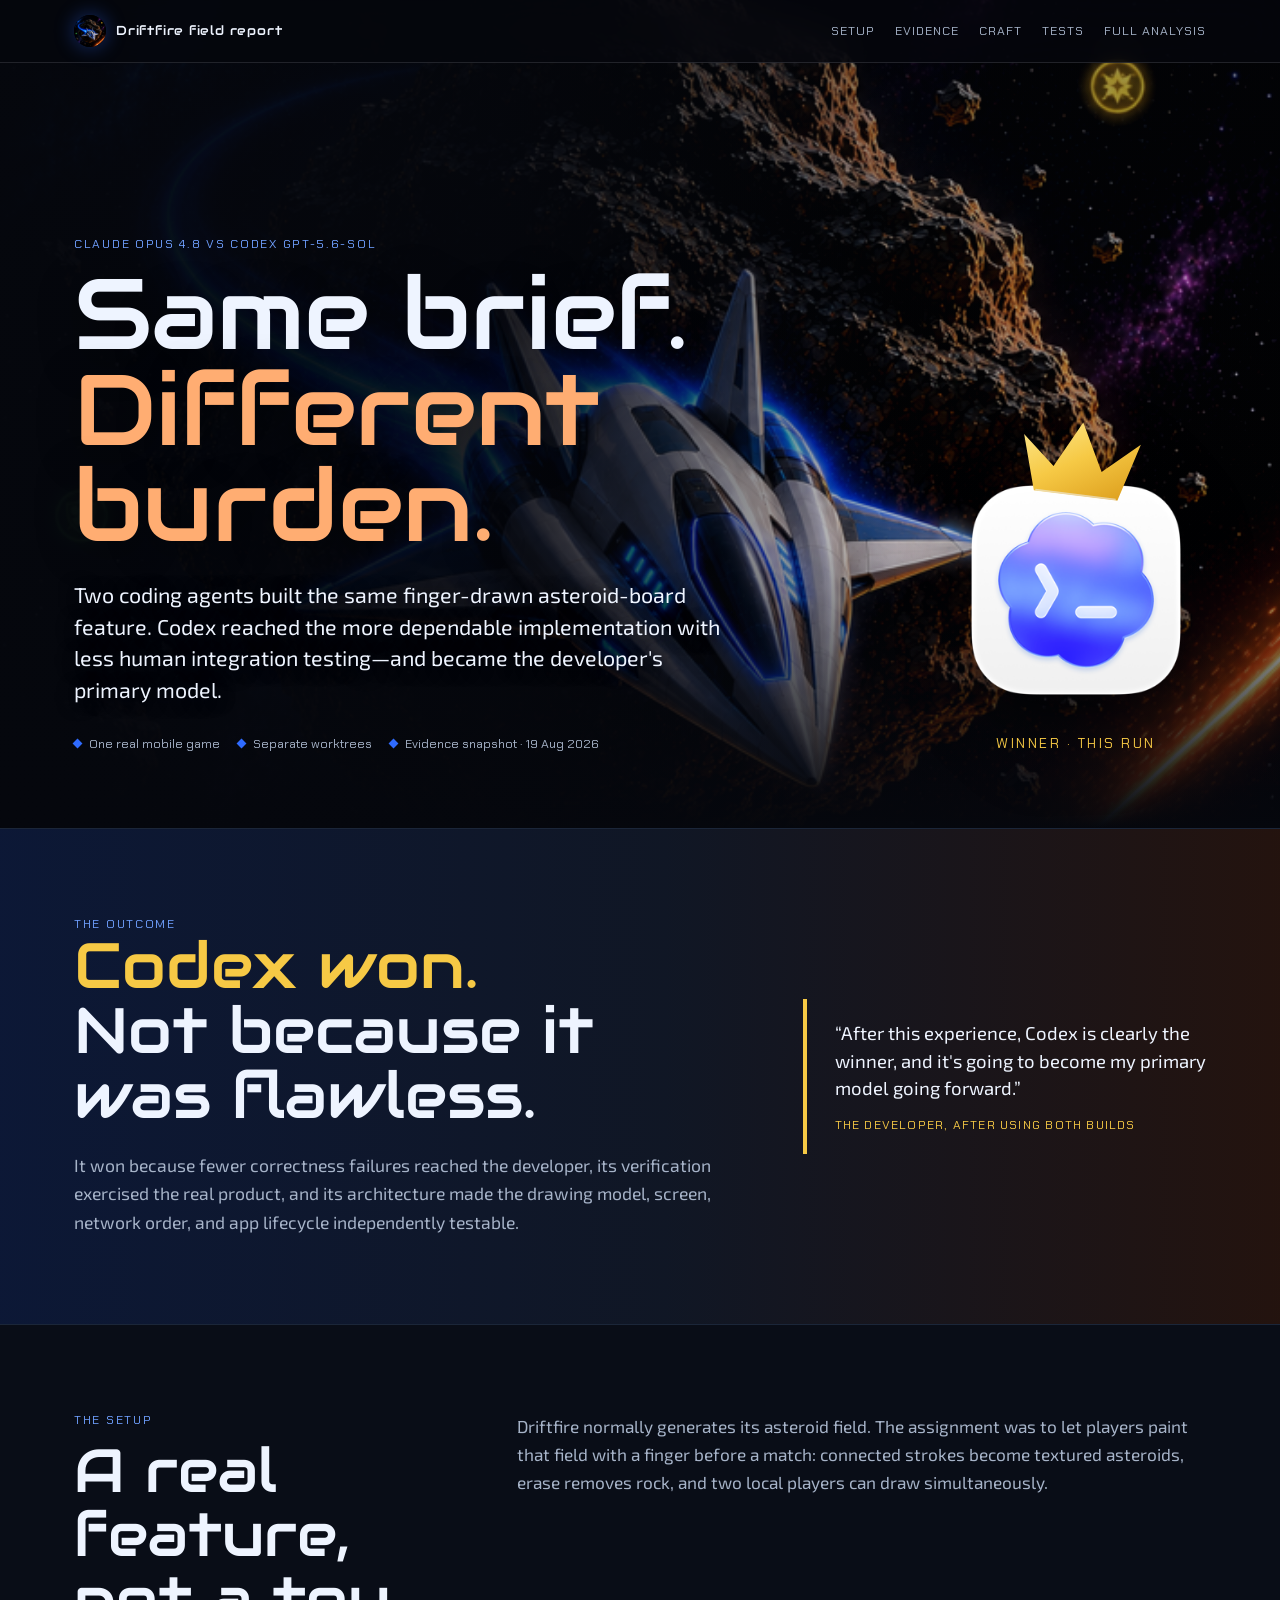
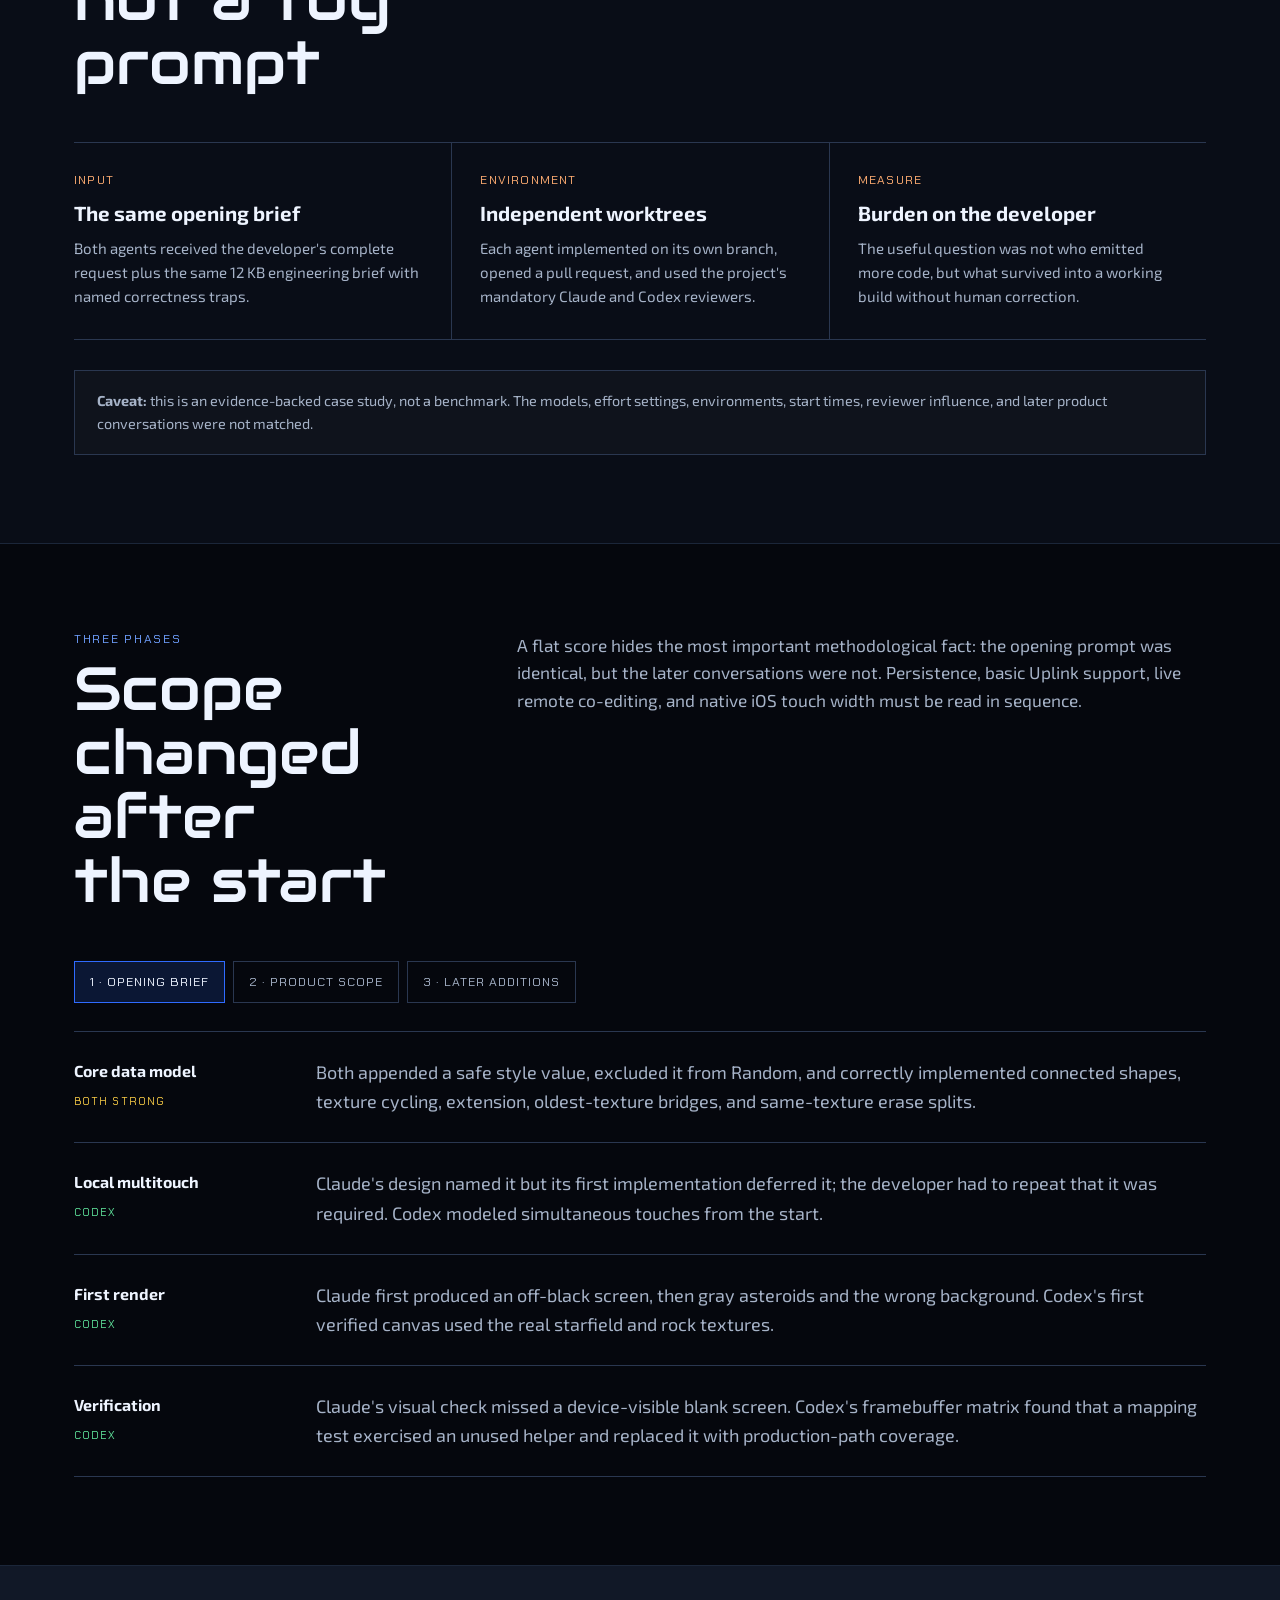
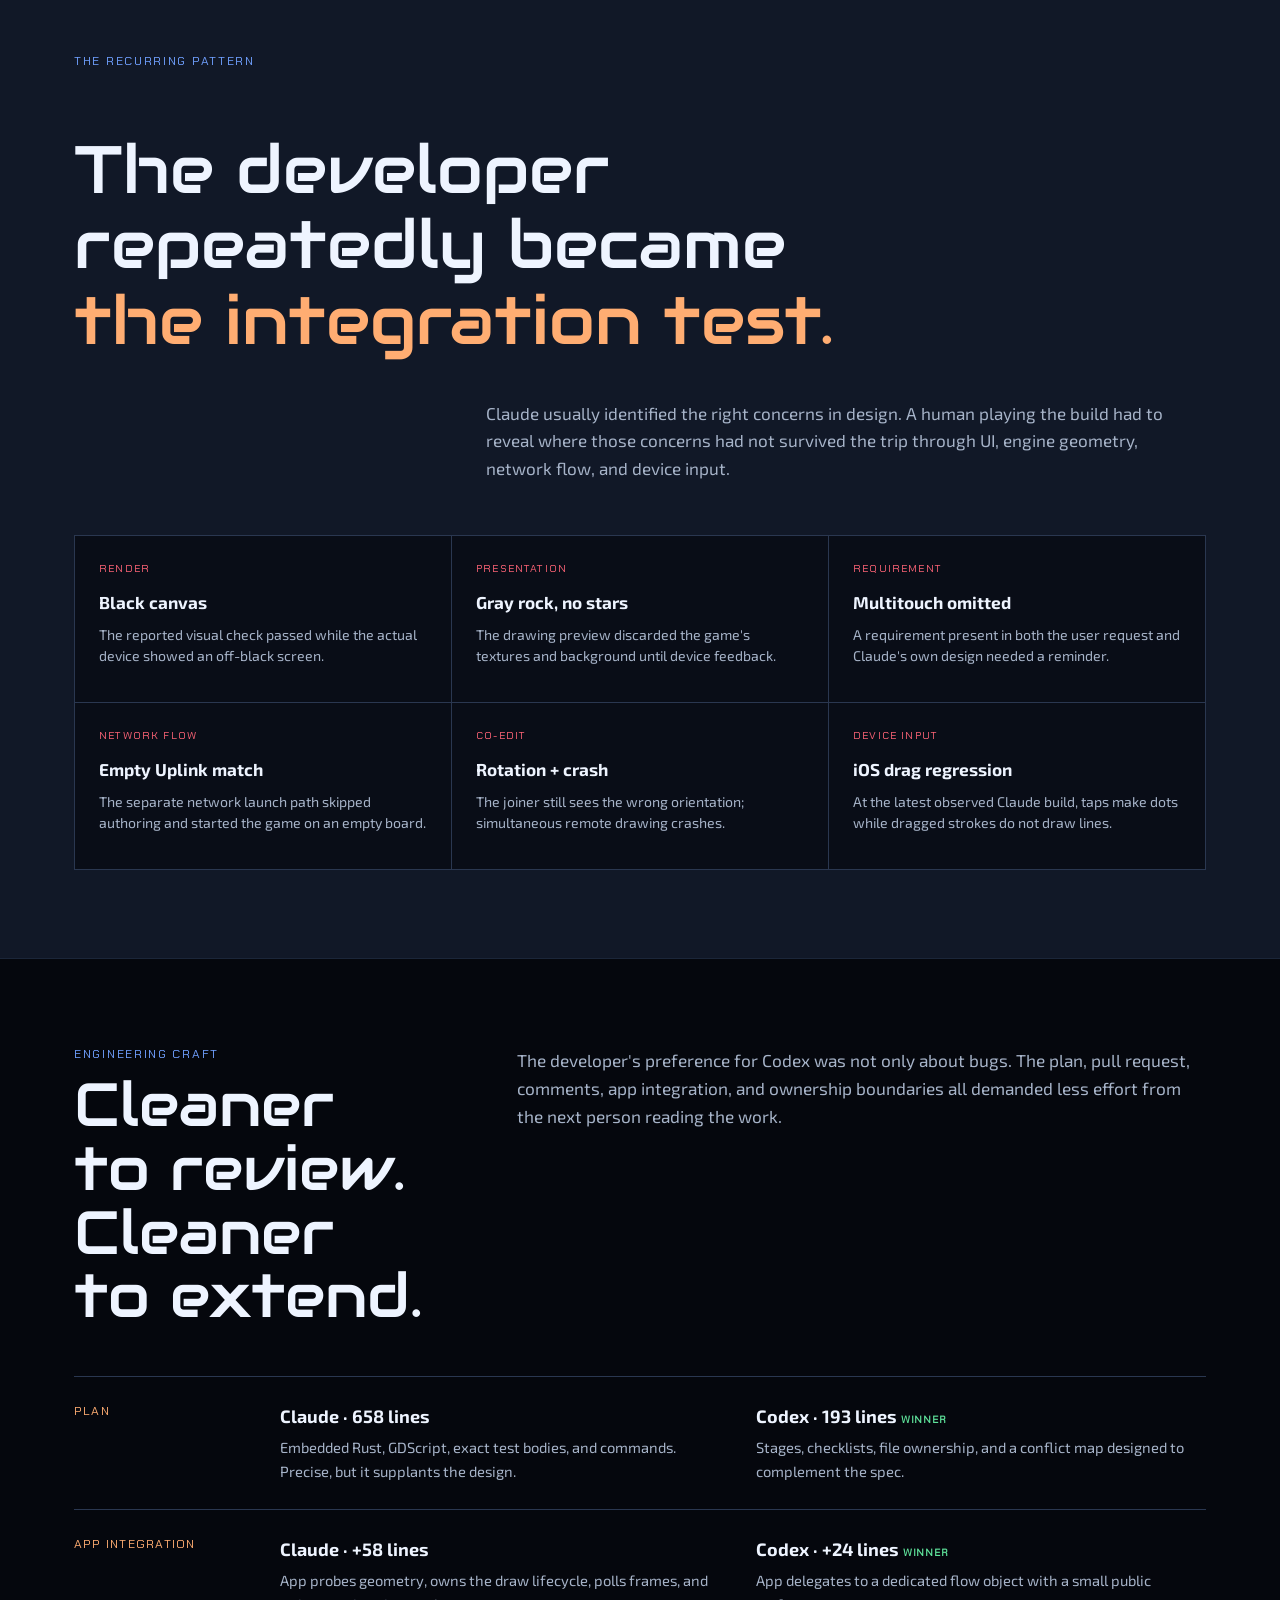
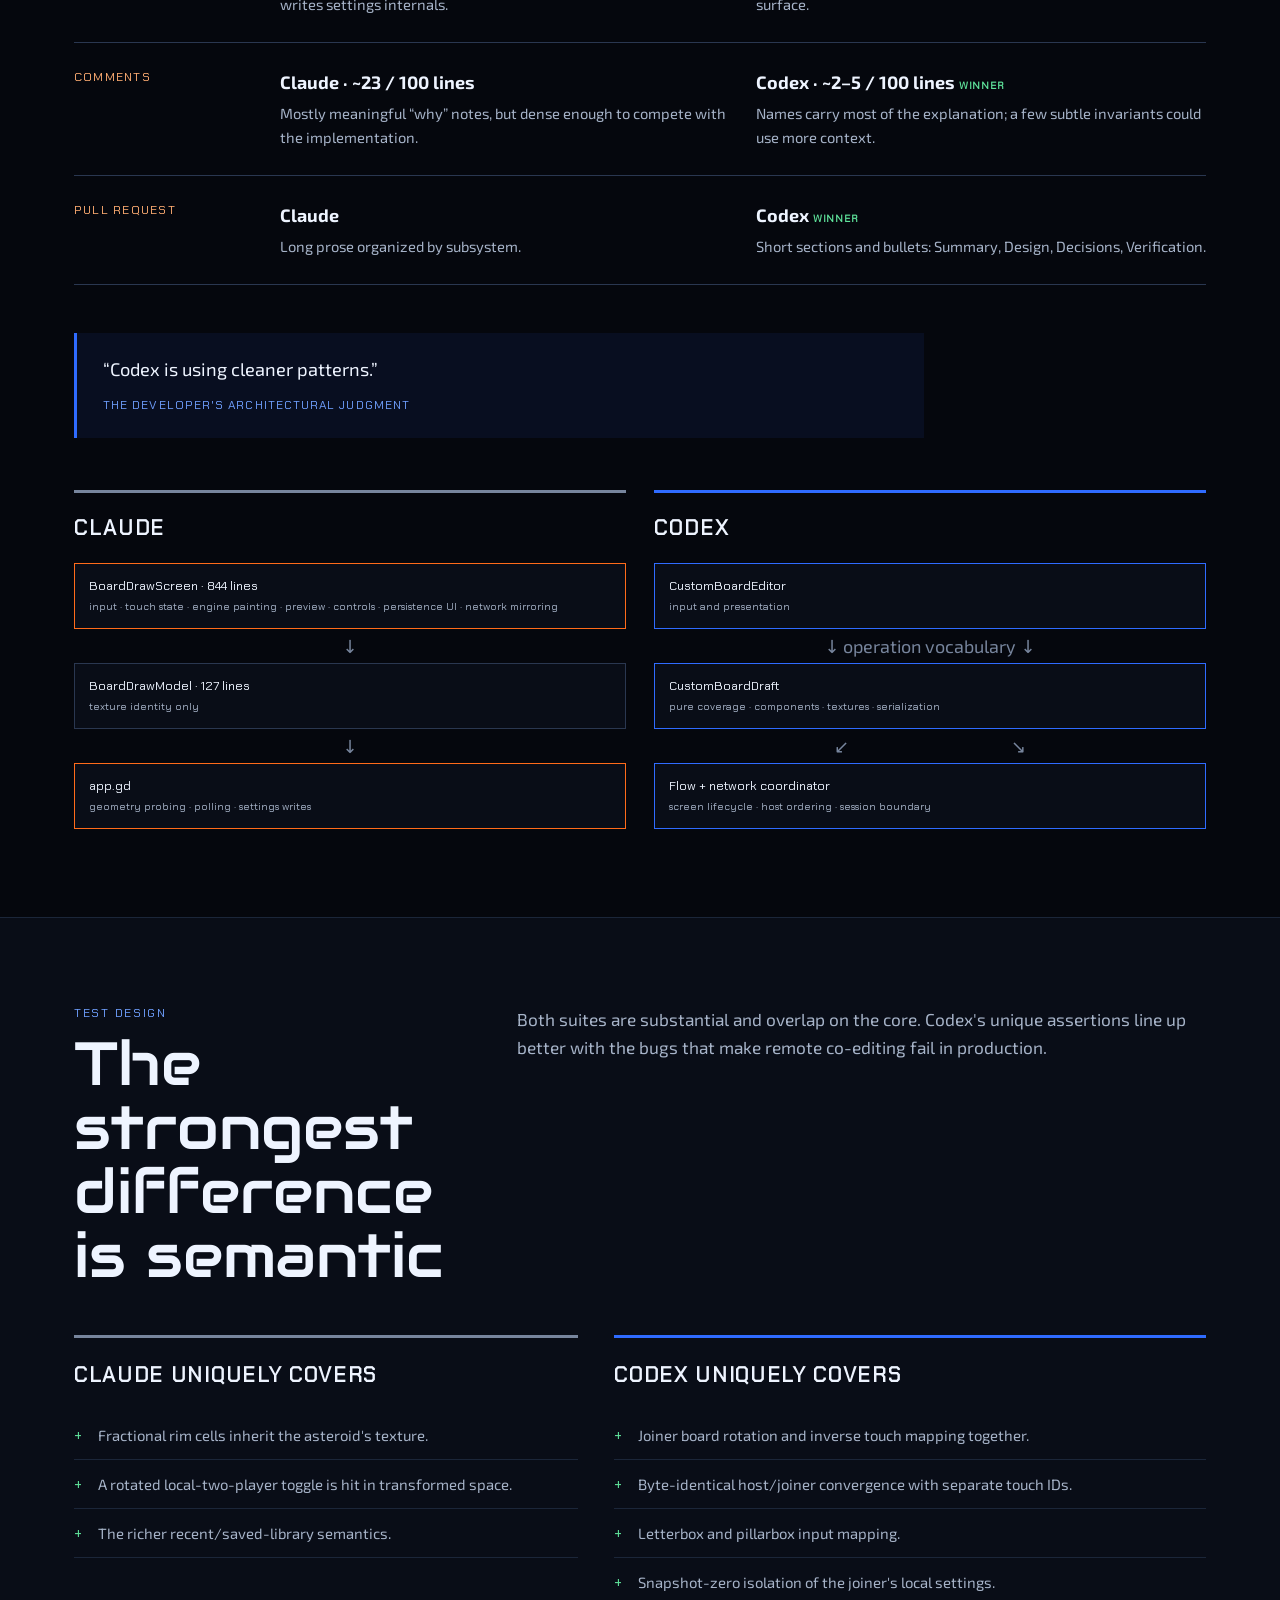
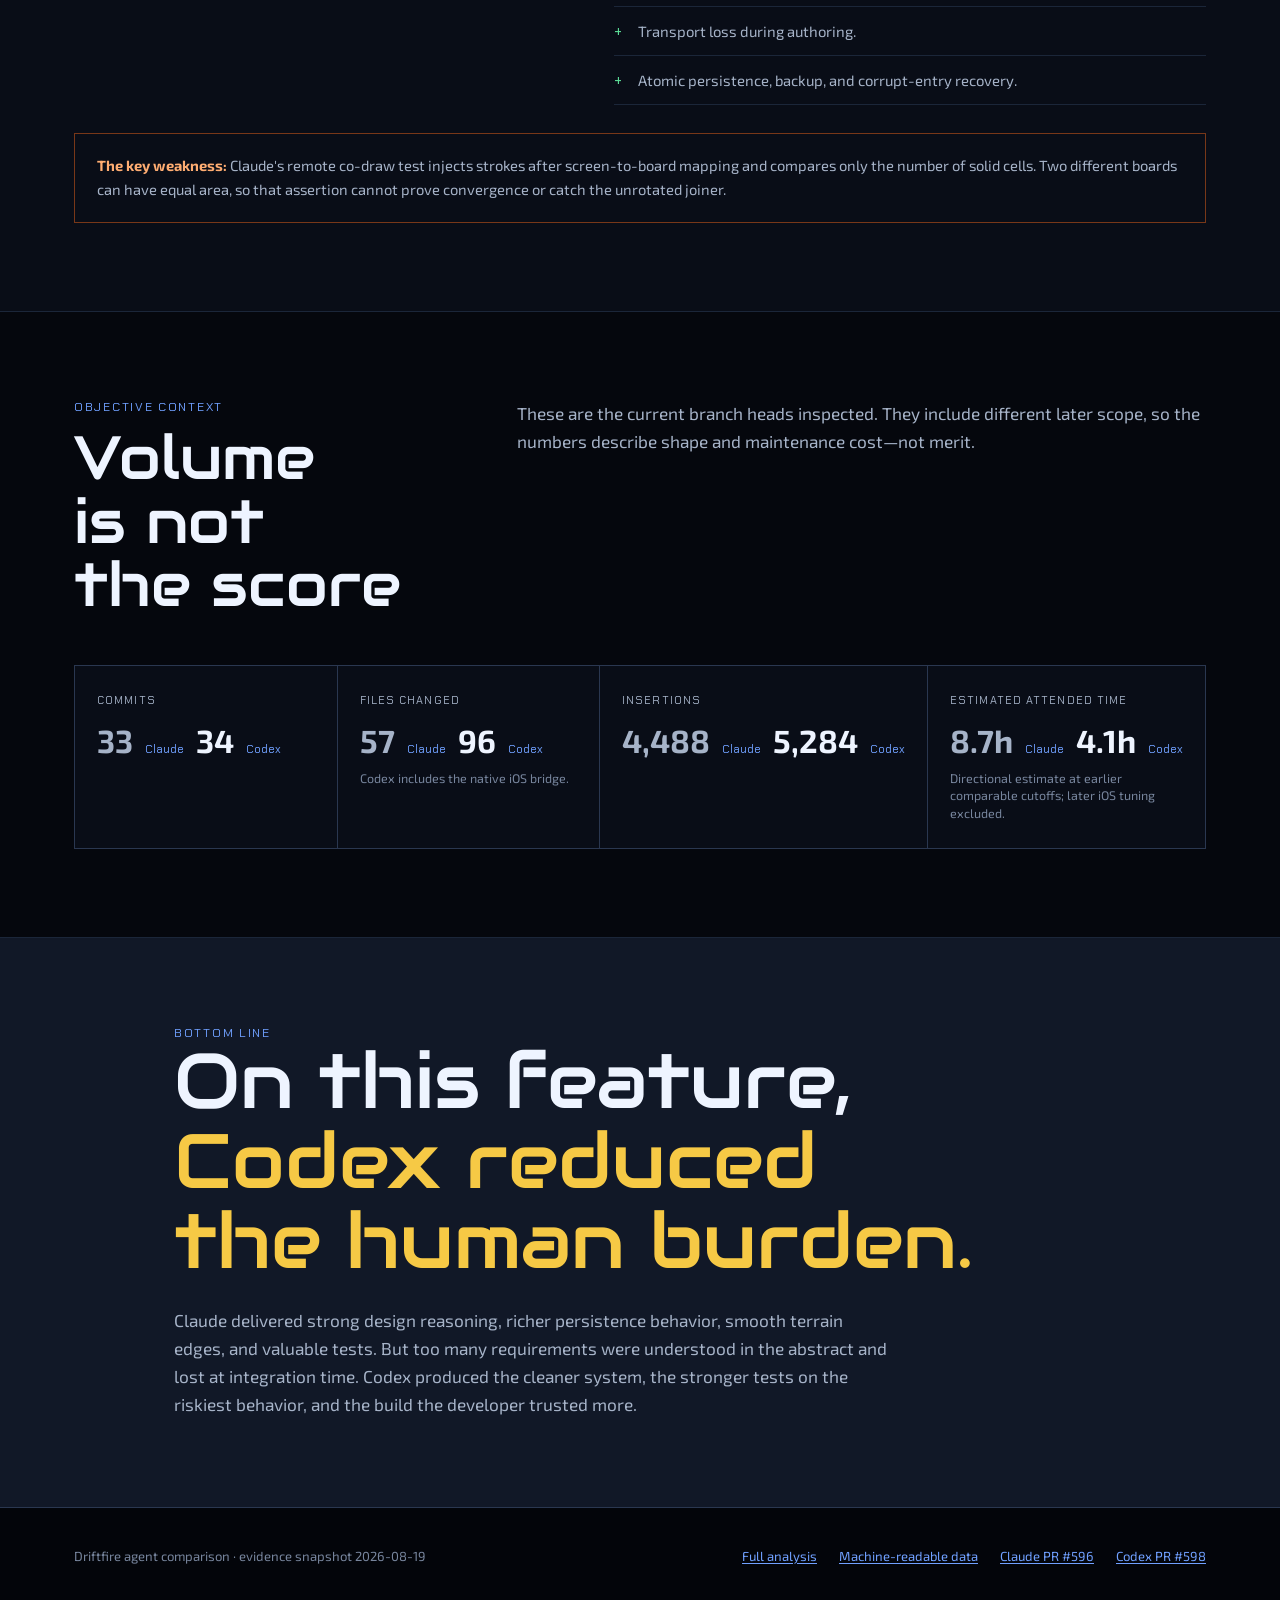
==== comparisons/custom-boards/index.html @ 096d5f37 "Add custom boards agent comparison" ====
<!doctype html>
<html lang="en">
<head>
  <meta charset="utf-8">
  <meta name="viewport" content="width=device-width, initial-scale=1">
  <meta name="description" content="An evidence-led comparison of Claude Opus 4.8 and Codex gpt-5.6-sol implementing custom-drawn asteroid boards in Driftfire.">
  <link rel="canonical" href="https://driftfire.app/comparisons/custom-boards/">
  <meta property="og:type" content="article">
  <meta property="og:title" content="Same brief, different burden — Claude vs Codex">
  <meta property="og:description" content="Two coding agents built the same Driftfire feature. Codex reached the more dependable implementation with less human integration testing.">
  <meta property="og:url" content="https://driftfire.app/comparisons/custom-boards/">
  <meta property="og:image" content="https://driftfire.app/comparisons/custom-boards/assets/driftfire-key-art.png">
  <meta name="twitter:card" content="summary_large_image">
  <title>Same brief, different burden — Claude vs Codex</title>
  <style>
    @font-face {
      font-family: "Audiowide";
      src: url("assets/Audiowide-Regular.ttf") format("truetype");
      font-display: swap;
    }
    @font-face {
      font-family: "Exo 2";
      src: url("assets/Exo2.ttf") format("truetype");
      font-display: swap;
    }
    @font-face {
      font-family: "Chakra Petch";
      src: url("assets/ChakraPetch-Regular.ttf") format("truetype");
      font-display: swap;
    }

    :root {
      color-scheme: dark;
      --void: #05070d;
      --void-soft: #090d17;
      --hull: #111827;
      --hull-2: #182235;
      --line: #2a3750;
      --line-soft: #1b2639;
      --white: #eef4ff;
      --muted: #a6b3c8;
      --dim: #77859d;
      --ion: #2f6bff;
      --ion-soft: #70a0ff;
      --burn: #ff6b1a;
      --burn-soft: #ffad72;
      --gold: #f6c945;
      --green: #5fe39b;
      --red: #ff6477;
      --shadow: rgba(0, 0, 0, 0.45);
      --display: "Audiowide", "Arial Black", sans-serif;
      --body: "Exo 2", system-ui, sans-serif;
      --utility: "Chakra Petch", ui-monospace, monospace;
      --content: 1180px;
      --reading: 720px;
    }

    * { box-sizing: border-box; }
    html { scroll-behavior: smooth; background: var(--void); }
    body {
      margin: 0;
      background: var(--void);
      color: var(--white);
      font-family: var(--body);
      font-size: 18px;
      line-height: 1.62;
    }
    img { display: block; max-width: 100%; }
    a { color: var(--ion-soft); text-underline-offset: 0.18em; }
    a:hover { color: var(--white); }
    a:focus-visible, button:focus-visible {
      outline: 3px solid var(--gold);
      outline-offset: 4px;
    }
    h1, h2, h3, p, blockquote { margin: 0; }
    h1, h2, h3 { text-wrap: balance; }
    button { font: inherit; }

    .skip-link {
      position: fixed;
      left: 16px;
      top: -80px;
      z-index: 30;
      background: var(--white);
      color: var(--void);
      padding: 10px 14px;
    }
    .skip-link:focus { top: 16px; }

    .site-nav {
      position: fixed;
      z-index: 20;
      inset: 0 0 auto;
      border-bottom: 1px solid rgba(238, 244, 255, 0.12);
      background: rgba(5, 7, 13, 0.82);
      backdrop-filter: blur(18px);
    }
    .nav-inner {
      max-width: var(--content);
      margin: 0 auto;
      min-height: 62px;
      padding: 0 24px;
      display: flex;
      align-items: center;
      justify-content: space-between;
      gap: 28px;
    }
    .brand {
      display: inline-flex;
      align-items: center;
      gap: 10px;
      color: var(--white);
      text-decoration: none;
      font-family: var(--display);
      font-size: 0.82rem;
      letter-spacing: 0.06em;
    }
    .brand img {
      width: 32px;
      height: 32px;
      border-radius: 50%;
      object-fit: cover;
      box-shadow: 0 0 20px rgba(47, 107, 255, 0.4);
    }
    .nav-links {
      display: flex;
      align-items: center;
      gap: 20px;
      font-family: var(--utility);
      font-size: 0.78rem;
      text-transform: uppercase;
      letter-spacing: 0.08em;
    }
    .nav-links a { color: var(--muted); text-decoration: none; }
    .nav-links a:hover { color: var(--white); }

    .hero {
      min-height: 92vh;
      position: relative;
      display: grid;
      align-items: end;
      overflow: hidden;
      isolation: isolate;
      background: var(--void);
    }
    .hero::before {
      content: "";
      position: absolute;
      z-index: -3;
      inset: 0;
      background: url("assets/driftfire-key-art.png") 64% 49% / cover no-repeat;
      filter: saturate(0.92) contrast(1.05);
      transform: scale(1.015);
    }
    .hero::after {
      content: "";
      position: absolute;
      z-index: -2;
      inset: 0;
      background:
        linear-gradient(90deg, rgba(5, 7, 13, 0.98) 0%, rgba(5, 7, 13, 0.86) 39%, rgba(5, 7, 13, 0.2) 70%),
        linear-gradient(0deg, var(--void) 0%, transparent 35%, rgba(5, 7, 13, 0.28) 100%);
    }
    .hero-inner {
      width: min(100%, var(--content));
      margin: 0 auto;
      padding: 132px 24px 74px;
      display: grid;
      grid-template-columns: minmax(0, 720px) 1fr;
      align-items: end;
      gap: 54px;
    }
    .hero-copy { min-width: 0; }
    .eyebrow {
      font-family: var(--utility);
      font-size: 0.76rem;
      line-height: 1.3;
      text-transform: uppercase;
      letter-spacing: 0.14em;
      color: var(--ion-soft);
    }
    .hero h1 {
      margin-top: 14px;
      max-width: 760px;
      font-family: var(--display);
      font-size: clamp(2.8rem, 7.8vw, 6.9rem);
      line-height: 0.96;
      font-weight: 400;
      letter-spacing: 0;
      text-shadow: 0 8px 42px var(--shadow);
    }
    .hero h1 span { color: var(--burn-soft); }
    .hero-deck {
      margin-top: 25px;
      max-width: 650px;
      color: var(--white);
      font-size: clamp(1.05rem, 2vw, 1.34rem);
      line-height: 1.48;
      text-shadow: 0 2px 18px var(--void);
    }
    .hero-meta {
      margin-top: 28px;
      display: flex;
      flex-wrap: wrap;
      gap: 10px 18px;
      font-family: var(--utility);
      font-size: 0.78rem;
      color: var(--muted);
    }
    .hero-meta span { display: inline-flex; align-items: center; gap: 8px; }
    .hero-meta span::before {
      content: "";
      width: 7px;
      height: 7px;
      background: var(--ion);
      transform: rotate(45deg);
    }

    .winner-lockup {
      justify-self: end;
      align-self: end;
      width: min(260px, 32vw);
      display: grid;
      justify-items: center;
      filter: drop-shadow(0 18px 35px var(--shadow));
    }
    .winner-icon {
      position: relative;
      width: 100%;
      aspect-ratio: 1;
    }
    .winner-icon img {
      width: 100%;
      height: 100%;
      object-fit: contain;
    }
    .crown {
      position: absolute;
      z-index: 2;
      width: 49%;
      height: 34%;
      top: -16%;
      left: 27%;
      background: linear-gradient(150deg, #fff0a0, var(--gold) 48%, #d69312);
      clip-path: polygon(4% 26%, 30% 58%, 49% 5%, 68% 58%, 96% 22%, 83% 88%, 17% 88%);
      transform: rotate(7deg);
      box-shadow: 0 0 35px rgba(246, 201, 69, 0.55);
    }
    .crown::after {
      content: "";
      position: absolute;
      left: 18%;
      right: 18%;
      bottom: 4%;
      height: 10%;
      background: var(--white);
      opacity: 0.55;
    }
    .winner-label {
      margin-top: 12px;
      font-family: var(--utility);
      font-size: 0.86rem;
      text-transform: uppercase;
      letter-spacing: 0.18em;
      color: var(--gold);
      text-align: center;
    }

    .band { border-top: 1px solid var(--line-soft); }
    .band-inner {
      max-width: var(--content);
      margin: 0 auto;
      padding: 88px 24px;
    }
    .band-quiet { background: var(--void-soft); }
    .band-hull { background: var(--hull); }
    .section-head {
      display: grid;
      grid-template-columns: minmax(220px, 0.72fr) minmax(0, 1.28fr);
      gap: 56px;
      align-items: start;
      margin-bottom: 48px;
    }
    .section-head h2 {
      margin-top: 10px;
      font-family: var(--display);
      font-weight: 400;
      font-size: clamp(2rem, 4.8vw, 4rem);
      line-height: 1.04;
    }
    .section-head p {
      max-width: var(--reading);
      color: var(--muted);
      font-size: 1.08rem;
    }

    .verdict-strip {
      background: linear-gradient(90deg, rgba(47, 107, 255, 0.17), rgba(17, 24, 39, 0.92) 52%, rgba(255, 107, 26, 0.12));
    }
    .verdict-grid {
      display: grid;
      grid-template-columns: 1.25fr 0.75fr;
      gap: 56px;
      align-items: center;
    }
    .verdict-copy h2 {
      font-family: var(--display);
      font-size: clamp(2.2rem, 5vw, 4.6rem);
      font-weight: 400;
      line-height: 1.02;
    }
    .verdict-copy h2 span { color: var(--gold); }
    .verdict-copy p {
      max-width: 760px;
      margin-top: 22px;
      color: var(--muted);
      font-size: 1.1rem;
    }
    .verdict-note {
      border-left: 4px solid var(--gold);
      padding: 20px 0 20px 28px;
      font-size: 1.16rem;
      line-height: 1.5;
      color: var(--white);
    }
    .verdict-note cite {
      display: block;
      margin-top: 14px;
      color: var(--gold);
      font-family: var(--utility);
      font-size: 0.76rem;
      font-style: normal;
      text-transform: uppercase;
      letter-spacing: 0.1em;
    }

    .setup-grid {
      display: grid;
      grid-template-columns: repeat(3, 1fr);
      border-top: 1px solid var(--line);
      border-bottom: 1px solid var(--line);
    }
    .setup-item { padding: 28px 28px 30px 0; }
    .setup-item + .setup-item { border-left: 1px solid var(--line); padding-left: 28px; }
    .setup-index {
      font-family: var(--utility);
      font-size: 0.76rem;
      color: var(--burn-soft);
      text-transform: uppercase;
      letter-spacing: 0.1em;
    }
    .setup-item h3 { margin-top: 10px; font-size: 1.28rem; line-height: 1.2; }
    .setup-item p { margin-top: 10px; color: var(--muted); font-size: 0.94rem; }
    .caveat {
      margin-top: 30px;
      padding: 18px 22px;
      border: 1px solid var(--line);
      background: rgba(255, 255, 255, 0.025);
      color: var(--muted);
      font-size: 0.9rem;
    }

    .phase-tabs {
      display: flex;
      gap: 8px;
      margin-bottom: 28px;
      overflow-x: auto;
    }
    .phase-tab {
      appearance: none;
      border: 1px solid var(--line);
      border-radius: 0;
      background: transparent;
      color: var(--muted);
      padding: 10px 15px;
      cursor: pointer;
      white-space: nowrap;
      font-family: var(--utility);
      font-size: 0.78rem;
      text-transform: uppercase;
      letter-spacing: 0.08em;
    }
    .phase-tab[aria-selected="true"] {
      color: var(--white);
      border-color: var(--ion);
      background: rgba(47, 107, 255, 0.16);
    }
    .phase-panel { display: none; }
    .phase-panel.active { display: block; }
    .phase-summary {
      display: grid;
      grid-template-columns: 210px 1fr;
      gap: 32px;
      padding: 26px 0;
      border-top: 1px solid var(--line);
    }
    .phase-summary:last-child { border-bottom: 1px solid var(--line); }
    .phase-summary h3 { font-size: 1rem; color: var(--white); }
    .phase-summary p { color: var(--muted); }
    .status {
      display: inline-block;
      margin-top: 9px;
      font-family: var(--utility);
      font-size: 0.68rem;
      text-transform: uppercase;
      letter-spacing: 0.1em;
    }
    .status.codex { color: var(--green); }
    .status.mixed { color: var(--gold); }

    .integration-quote {
      position: relative;
      padding: 62px 0 42px;
      max-width: 1000px;
      font-family: var(--display);
      font-size: clamp(2rem, 5.2vw, 4.7rem);
      font-weight: 400;
      line-height: 1.13;
      color: var(--white);
    }
    .integration-quote span { color: var(--burn-soft); }
    .integration-caption {
      max-width: var(--reading);
      margin-left: auto;
      padding-bottom: 52px;
      color: var(--muted);
      font-size: 1.07rem;
    }
    .failure-sequence {
      display: grid;
      grid-template-columns: repeat(3, 1fr);
      gap: 1px;
      background: var(--line);
      border: 1px solid var(--line);
    }
    .failure {
      background: var(--void-soft);
      padding: 24px;
      min-height: 166px;
    }
    .failure .tag {
      font-family: var(--utility);
      font-size: 0.67rem;
      text-transform: uppercase;
      letter-spacing: 0.11em;
      color: var(--red);
    }
    .failure h3 { margin-top: 12px; font-size: 1.08rem; }
    .failure p { margin-top: 8px; color: var(--muted); font-size: 0.88rem; line-height: 1.45; }

    .craft-rows { border-top: 1px solid var(--line); }
    .craft-row {
      display: grid;
      grid-template-columns: 180px 1fr 1fr;
      gap: 26px;
      padding: 25px 0;
      border-bottom: 1px solid var(--line);
    }
    .craft-label {
      font-family: var(--utility);
      color: var(--burn-soft);
      font-size: 0.77rem;
      text-transform: uppercase;
      letter-spacing: 0.1em;
    }
    .craft-side strong { display: block; color: var(--white); }
    .craft-side p { margin-top: 5px; color: var(--muted); font-size: 0.92rem; }
    .craft-side.codex strong::after {
      content: "  winner";
      color: var(--green);
      font-family: var(--utility);
      font-size: 0.65rem;
      text-transform: uppercase;
      letter-spacing: 0.08em;
    }

    .architecture {
      margin-top: 52px;
      display: grid;
      grid-template-columns: 1fr 1fr;
      gap: 28px;
    }
    .architecture > section {
      border-top: 3px solid var(--dim);
      padding-top: 18px;
    }
    .architecture > section:last-child { border-color: var(--ion); }
    .architecture h3 { font-family: var(--utility); text-transform: uppercase; letter-spacing: 0.09em; }
    .flow {
      margin-top: 18px;
      display: grid;
      gap: 8px;
    }
    .node {
      padding: 12px 14px;
      border: 1px solid var(--line);
      background: var(--void-soft);
      font-family: var(--utility);
      font-size: 0.78rem;
    }
    .node.hot { border-color: var(--burn); }
    .node.clean { border-color: var(--ion); }
    .node small { display: block; color: var(--muted); margin-top: 3px; }
    .arrow { color: var(--dim); text-align: center; line-height: 1; }

    .field-note {
      margin: 48px 0;
      border-left: 3px solid var(--ion);
      padding: 22px 26px;
      background: rgba(47, 107, 255, 0.08);
      max-width: 850px;
    }
    .field-note p { font-size: 1.14rem; }
    .field-note footer {
      margin-top: 12px;
      color: var(--ion-soft);
      font-family: var(--utility);
      font-size: 0.75rem;
      text-transform: uppercase;
      letter-spacing: 0.09em;
    }

    .test-grid {
      display: grid;
      grid-template-columns: 0.92fr 1.08fr;
      gap: 36px;
    }
    .test-column { border-top: 3px solid var(--dim); padding-top: 20px; }
    .test-column.codex { border-color: var(--ion); }
    .test-column h3 { font-family: var(--utility); text-transform: uppercase; letter-spacing: 0.08em; }
    .test-list { list-style: none; padding: 0; margin: 18px 0 0; }
    .test-list li {
      position: relative;
      padding: 12px 0 12px 24px;
      border-bottom: 1px solid var(--line-soft);
      color: var(--muted);
      font-size: 0.93rem;
    }
    .test-list li::before {
      content: "+";
      position: absolute;
      left: 0;
      color: var(--green);
      font-family: var(--utility);
    }
    .test-warning {
      margin-top: 28px;
      padding: 20px 22px;
      border: 1px solid rgba(255, 107, 26, 0.45);
      color: var(--muted);
      font-size: 0.92rem;
    }
    .test-warning strong { color: var(--burn-soft); }

    .metrics {
      display: grid;
      grid-template-columns: repeat(4, 1fr);
      gap: 1px;
      background: var(--line);
      border: 1px solid var(--line);
    }
    .metric { background: var(--void-soft); padding: 26px 22px; }
    .metric-label {
      font-family: var(--utility);
      font-size: 0.69rem;
      color: var(--muted);
      text-transform: uppercase;
      letter-spacing: 0.1em;
    }
    .metric-values {
      margin-top: 14px;
      display: flex;
      align-items: baseline;
      gap: 12px;
    }
    .metric-values strong { font-size: 2rem; line-height: 1; }
    .metric-values span { color: var(--ion-soft); font-family: var(--utility); font-size: 0.72rem; }
    .metric-values .claude { color: var(--muted); }
    .metric-note { margin-top: 10px; color: var(--dim); font-size: 0.78rem; line-height: 1.4; }

    .bottom-line {
      text-align: left;
      max-width: 980px;
    }
    .bottom-line h2 {
      font-family: var(--display);
      font-size: clamp(2.4rem, 6vw, 5.5rem);
      font-weight: 400;
      line-height: 1.04;
    }
    .bottom-line h2 span { color: var(--gold); }
    .bottom-line p { max-width: var(--reading); margin-top: 25px; color: var(--muted); font-size: 1.08rem; }

    .footer {
      border-top: 1px solid var(--line);
      background: #03050a;
    }
    .footer-inner {
      max-width: var(--content);
      margin: 0 auto;
      padding: 38px 24px 48px;
      display: flex;
      justify-content: space-between;
      gap: 30px;
      color: var(--dim);
      font-size: 0.82rem;
    }
    .footer-links { display: flex; flex-wrap: wrap; gap: 14px 22px; }

    @media (max-width: 900px) {
      body { font-size: 17px; }
      .nav-links a:not(:last-child) { display: none; }
      .hero { min-height: 820px; }
      .hero-inner { grid-template-columns: 1fr; gap: 30px; }
      .winner-lockup { position: absolute; width: 128px; right: 24px; top: 112px; }
      .winner-label { font-size: 0.62rem; }
      .hero-copy { padding-top: 110px; }
      .hero h1 { max-width: 620px; padding-right: 80px; }
      .section-head, .verdict-grid { grid-template-columns: 1fr; gap: 24px; }
      .setup-grid { grid-template-columns: 1fr; }
      .setup-item, .setup-item + .setup-item { padding: 22px 0; border-left: 0; border-top: 1px solid var(--line); }
      .setup-item:first-child { border-top: 0; }
      .failure-sequence { grid-template-columns: 1fr 1fr; }
      .craft-row { grid-template-columns: 120px 1fr 1fr; }
      .metrics { grid-template-columns: 1fr 1fr; }
    }

    @media (max-width: 640px) {
      .nav-inner { min-height: 56px; padding: 0 16px; }
      .nav-links { display: none; }
      .hero { min-height: 760px; }
      .hero-inner { padding: 118px 16px 54px; }
      .hero-copy { padding-top: 92px; }
      .hero::before { background-position: 57% 50%; }
      .hero::after {
        background:
          linear-gradient(90deg, rgba(5, 7, 13, 0.97), rgba(5, 7, 13, 0.66)),
          linear-gradient(0deg, var(--void) 0%, transparent 45%);
      }
      .winner-lockup { width: 96px; right: 15px; top: 91px; }
      .hero h1 {
        padding-right: 0;
        font-size: clamp(2.3rem, 11.2vw, 3.6rem);
        overflow-wrap: anywhere;
      }
      .hero-deck { font-size: 1rem; }
      .band-inner { padding: 64px 16px; }
      .phase-summary { grid-template-columns: 1fr; gap: 8px; }
      .failure-sequence, .architecture, .test-grid, .metrics { grid-template-columns: 1fr; }
      .craft-row { grid-template-columns: 1fr; gap: 10px; }
      .craft-side { padding-left: 16px; border-left: 1px solid var(--line); }
      .integration-quote { padding-top: 24px; }
      .footer-inner { flex-direction: column; padding-inline: 16px; }
    }

    @media (prefers-reduced-motion: reduce) {
      html { scroll-behavior: auto; }
    }
  </style>
</head>
<body>
  <a class="skip-link" href="#main">Skip to analysis</a>

  <nav class="site-nav" aria-label="Artifact sections">
    <div class="nav-inner">
      <a class="brand" href="#top">
        <img src="assets/driftfire-key-art.png" alt="">
        <span>Driftfire field report</span>
      </a>
      <div class="nav-links">
        <a href="#setup">Setup</a>
        <a href="#evidence">Evidence</a>
        <a href="#craft">Craft</a>
        <a href="#tests">Tests</a>
        <a href="analysis.md">Full analysis</a>
      </div>
    </div>
  </nav>

  <header class="hero" id="top">
    <div class="hero-inner">
      <div class="hero-copy">
        <div class="eyebrow">Claude Opus 4.8 vs Codex gpt-5.6-sol</div>
        <h1>Same brief.<br><span>Different burden.</span></h1>
        <p class="hero-deck">Two coding agents built the same finger-drawn asteroid-board feature. Codex reached the more dependable implementation with less human integration testing—and became the developer's primary model.</p>
        <div class="hero-meta">
          <span>One real mobile game</span>
          <span>Separate worktrees</span>
          <span>Evidence snapshot · 19 Aug 2026</span>
        </div>
      </div>
      <div class="winner-lockup" aria-label="Codex, winner of this comparison">
        <div class="winner-icon">
          <div class="crown" aria-hidden="true"></div>
          <img src="assets/codex-app-icon.png" alt="Codex app icon">
        </div>
        <div class="winner-label">Winner · this run</div>
      </div>
    </div>
  </header>

  <main id="main">
    <section class="band verdict-strip" aria-labelledby="verdict-title">
      <div class="band-inner verdict-grid">
        <div class="verdict-copy">
          <div class="eyebrow">The outcome</div>
          <h2 id="verdict-title"><span>Codex won.</span><br>Not because it was flawless.</h2>
          <p>It won because fewer correctness failures reached the developer, its verification exercised the real product, and its architecture made the drawing model, screen, network order, and app lifecycle independently testable.</p>
        </div>
        <blockquote class="verdict-note">
          “After this experience, Codex is clearly the winner, and it's going to become my primary model going forward.”
          <cite>The developer, after using both builds</cite>
        </blockquote>
      </div>
    </section>

    <section class="band band-quiet" id="setup" aria-labelledby="setup-title">
      <div class="band-inner">
        <div class="section-head">
          <div>
            <div class="eyebrow">The setup</div>
            <h2 id="setup-title">A real feature, not a toy prompt</h2>
          </div>
          <p>Driftfire normally generates its asteroid field. The assignment was to let players paint that field with a finger before a match: connected strokes become textured asteroids, erase removes rock, and two local players can draw simultaneously.</p>
        </div>
        <div class="setup-grid">
          <article class="setup-item">
            <div class="setup-index">Input</div>
            <h3>The same opening brief</h3>
            <p>Both agents received the developer's complete request plus the same 12 KB engineering brief with named correctness traps.</p>
          </article>
          <article class="setup-item">
            <div class="setup-index">Environment</div>
            <h3>Independent worktrees</h3>
            <p>Each agent implemented on its own branch, opened a pull request, and used the project's mandatory Claude and Codex reviewers.</p>
          </article>
          <article class="setup-item">
            <div class="setup-index">Measure</div>
            <h3>Burden on the developer</h3>
            <p>The useful question was not who emitted more code, but what survived into a working build without human correction.</p>
          </article>
        </div>
        <p class="caveat"><strong>Caveat:</strong> this is an evidence-backed case study, not a benchmark. The models, effort settings, environments, start times, reviewer influence, and later product conversations were not matched.</p>
      </div>
    </section>

    <section class="band" id="evidence" aria-labelledby="phase-title">
      <div class="band-inner">
        <div class="section-head">
          <div>
            <div class="eyebrow">Three phases</div>
            <h2 id="phase-title">Scope changed after the start</h2>
          </div>
          <p>A flat score hides the most important methodological fact: the opening prompt was identical, but the later conversations were not. Persistence, basic Uplink support, live remote co-editing, and native iOS touch width must be read in sequence.</p>
        </div>

        <div class="phase-tabs" role="tablist" aria-label="Comparison phases">
          <button class="phase-tab" role="tab" id="tab-core" aria-controls="panel-core" aria-selected="true">1 · Opening brief</button>
          <button class="phase-tab" role="tab" id="tab-scope" aria-controls="panel-scope" aria-selected="false">2 · Product scope</button>
          <button class="phase-tab" role="tab" id="tab-later" aria-controls="panel-later" aria-selected="false">3 · Later additions</button>
        </div>

        <div class="phase-panel active" id="panel-core" role="tabpanel" aria-labelledby="tab-core">
          <div class="phase-summary">
            <div><h3>Core data model</h3><span class="status mixed">Both strong</span></div>
            <p>Both appended a safe style value, excluded it from Random, and correctly implemented connected shapes, texture cycling, extension, oldest-texture bridges, and same-texture erase splits.</p>
          </div>
          <div class="phase-summary">
            <div><h3>Local multitouch</h3><span class="status codex">Codex</span></div>
            <p>Claude's design named it but its first implementation deferred it; the developer had to repeat that it was required. Codex modeled simultaneous touches from the start.</p>
          </div>
          <div class="phase-summary">
            <div><h3>First render</h3><span class="status codex">Codex</span></div>
            <p>Claude first produced an off-black screen, then gray asteroids and the wrong background. Codex's first verified canvas used the real starfield and rock textures.</p>
          </div>
          <div class="phase-summary">
            <div><h3>Verification</h3><span class="status codex">Codex</span></div>
            <p>Claude's visual check missed a device-visible blank screen. Codex's framebuffer matrix found that a mapping test exercised an unused helper and replaced it with production-path coverage.</p>
          </div>
        </div>

        <div class="phase-panel" id="panel-scope" role="tabpanel" aria-labelledby="tab-scope" hidden>
          <div class="phase-summary">
            <div><h3>Persistence</h3><span class="status mixed">Different products</span></div>
            <p>Claude built a richer four-recent-plus-saved library. Codex built a simpler named library. Both needed reviewer hardening; Codex ultimately tested atomic and corrupt-data paths more deeply.</p>
          </div>
          <div class="phase-summary">
            <div><h3>Uplink support</h3><span class="status mixed">Different answers</span></div>
            <p>Claude moved toward live co-editing. Codex initially used host authoring plus snapshot transfer. “Supports Uplink” was no longer one identical requirement.</p>
          </div>
          <div class="phase-summary">
            <div><h3>Initial UI</h3><span class="status mixed">Neither</span></div>
            <p>Both first interfaces were poor. Claude's was rough and partly broken. Codex's library became polished only after the developer pointed it to the existing settings screen.</p>
          </div>
        </div>

        <div class="phase-panel" id="panel-later" role="tabpanel" aria-labelledby="tab-later" hidden>
          <div class="phase-summary">
            <div><h3>Remote co-edit</h3><span class="status codex">Codex</span></div>
            <p>Both initially missed joiner rotation. Codex fixed presentation and inverse input, then proved it with a test and framebuffer. Claude remains unrotated, and simultaneous remote drawing crashes on device.</p>
          </div>
          <div class="phase-summary">
            <div><h3>iOS brush width</h3><span class="status codex">Codex approach stronger</span></div>
            <p>Claude's pressure-only path currently produces dots but not dragged lines on the observed iOS build. Codex added native contact width, fixed one Web compatibility regression, then iterated mainly on feel—not on rejecting the approach.</p>
          </div>
        </div>
      </div>
    </section>

    <section class="band band-hull" aria-labelledby="integration-title">
      <div class="band-inner">
        <div class="eyebrow">The recurring pattern</div>
        <h2 class="integration-quote" id="integration-title">The developer repeatedly became <span>the integration test.</span></h2>
        <p class="integration-caption">Claude usually identified the right concerns in design. A human playing the build had to reveal where those concerns had not survived the trip through UI, engine geometry, network flow, and device input.</p>
        <div class="failure-sequence" aria-label="Claude integration failures reported by the developer">
          <article class="failure"><div class="tag">Render</div><h3>Black canvas</h3><p>The reported visual check passed while the actual device showed an off-black screen.</p></article>
          <article class="failure"><div class="tag">Presentation</div><h3>Gray rock, no stars</h3><p>The drawing preview discarded the game's textures and background until device feedback.</p></article>
          <article class="failure"><div class="tag">Requirement</div><h3>Multitouch omitted</h3><p>A requirement present in both the user request and Claude's own design needed a reminder.</p></article>
          <article class="failure"><div class="tag">Network flow</div><h3>Empty Uplink match</h3><p>The separate network launch path skipped authoring and started the game on an empty board.</p></article>
          <article class="failure"><div class="tag">Co-edit</div><h3>Rotation + crash</h3><p>The joiner still sees the wrong orientation; simultaneous remote drawing crashes.</p></article>
          <article class="failure"><div class="tag">Device input</div><h3>iOS drag regression</h3><p>At the latest observed Claude build, taps make dots while dragged strokes do not draw lines.</p></article>
        </div>
      </div>
    </section>

    <section class="band" id="craft" aria-labelledby="craft-title">
      <div class="band-inner">
        <div class="section-head">
          <div>
            <div class="eyebrow">Engineering craft</div>
            <h2 id="craft-title">Cleaner to review. Cleaner to extend.</h2>
          </div>
          <p>The developer's preference for Codex was not only about bugs. The plan, pull request, comments, app integration, and ownership boundaries all demanded less effort from the next person reading the work.</p>
        </div>

        <div class="craft-rows">
          <div class="craft-row">
            <div class="craft-label">Plan</div>
            <div class="craft-side"><strong>Claude · 658 lines</strong><p>Embedded Rust, GDScript, exact test bodies, and commands. Precise, but it supplants the design.</p></div>
            <div class="craft-side codex"><strong>Codex · 193 lines</strong><p>Stages, checklists, file ownership, and a conflict map designed to complement the spec.</p></div>
          </div>
          <div class="craft-row">
            <div class="craft-label">App integration</div>
            <div class="craft-side"><strong>Claude · +58 lines</strong><p>App probes geometry, owns the draw lifecycle, polls frames, and writes settings internals.</p></div>
            <div class="craft-side codex"><strong>Codex · +24 lines</strong><p>App delegates to a dedicated flow object with a small public surface.</p></div>
          </div>
          <div class="craft-row">
            <div class="craft-label">Comments</div>
            <div class="craft-side"><strong>Claude · ~23 / 100 lines</strong><p>Mostly meaningful “why” notes, but dense enough to compete with the implementation.</p></div>
            <div class="craft-side codex"><strong>Codex · ~2–5 / 100 lines</strong><p>Names carry most of the explanation; a few subtle invariants could use more context.</p></div>
          </div>
          <div class="craft-row">
            <div class="craft-label">Pull request</div>
            <div class="craft-side"><strong>Claude</strong><p>Long prose organized by subsystem.</p></div>
            <div class="craft-side codex"><strong>Codex</strong><p>Short sections and bullets: Summary, Design, Decisions, Verification.</p></div>
          </div>
        </div>

        <blockquote class="field-note">
          <p>“Codex is using cleaner patterns.”</p>
          <footer>The developer's architectural judgment</footer>
        </blockquote>

        <div class="architecture" aria-label="Architecture comparison">
          <section>
            <h3>Claude</h3>
            <div class="flow">
              <div class="node hot">BoardDrawScreen · 844 lines<small>input · touch state · engine painting · preview · controls · persistence UI · network mirroring</small></div>
              <div class="arrow">↓</div>
              <div class="node">BoardDrawModel · 127 lines<small>texture identity only</small></div>
              <div class="arrow">↓</div>
              <div class="node hot">app.gd<small>geometry probing · polling · settings writes</small></div>
            </div>
          </section>
          <section>
            <h3>Codex</h3>
            <div class="flow">
              <div class="node clean">CustomBoardEditor<small>input and presentation</small></div>
              <div class="arrow">↓ operation vocabulary ↓</div>
              <div class="node clean">CustomBoardDraft<small>pure coverage · components · textures · serialization</small></div>
              <div class="arrow">↙　　　　　　　　　↘</div>
              <div class="node clean">Flow + network coordinator<small>screen lifecycle · host ordering · session boundary</small></div>
            </div>
          </section>
        </div>
      </div>
    </section>

    <section class="band band-quiet" id="tests" aria-labelledby="tests-title">
      <div class="band-inner">
        <div class="section-head">
          <div>
            <div class="eyebrow">Test design</div>
            <h2 id="tests-title">The strongest difference is semantic</h2>
          </div>
          <p>Both suites are substantial and overlap on the core. Codex's unique assertions line up better with the bugs that make remote co-editing fail in production.</p>
        </div>
        <div class="test-grid">
          <section class="test-column">
            <h3>Claude uniquely covers</h3>
            <ul class="test-list">
              <li>Fractional rim cells inherit the asteroid's texture.</li>
              <li>A rotated local-two-player toggle is hit in transformed space.</li>
              <li>The richer recent/saved-library semantics.</li>
            </ul>
          </section>
          <section class="test-column codex">
            <h3>Codex uniquely covers</h3>
            <ul class="test-list">
              <li>Joiner board rotation and inverse touch mapping together.</li>
              <li>Byte-identical host/joiner convergence with separate touch IDs.</li>
              <li>Letterbox and pillarbox input mapping.</li>
              <li>Snapshot-zero isolation of the joiner's local settings.</li>
              <li>Transport loss during authoring.</li>
              <li>Atomic persistence, backup, and corrupt-entry recovery.</li>
            </ul>
          </section>
        </div>
        <div class="test-warning"><strong>The key weakness:</strong> Claude's remote co-draw test injects strokes after screen-to-board mapping and compares only the number of solid cells. Two different boards can have equal area, so that assertion cannot prove convergence or catch the unrotated joiner.</div>
      </div>
    </section>

    <section class="band" aria-labelledby="numbers-title">
      <div class="band-inner">
        <div class="section-head">
          <div>
            <div class="eyebrow">Objective context</div>
            <h2 id="numbers-title">Volume is not the score</h2>
          </div>
          <p>These are the current branch heads inspected. They include different later scope, so the numbers describe shape and maintenance cost—not merit.</p>
        </div>
        <div class="metrics">
          <div class="metric"><div class="metric-label">Commits</div><div class="metric-values"><strong class="claude">33</strong><span>Claude</span><strong>34</strong><span>Codex</span></div></div>
          <div class="metric"><div class="metric-label">Files changed</div><div class="metric-values"><strong class="claude">57</strong><span>Claude</span><strong>96</strong><span>Codex</span></div><div class="metric-note">Codex includes the native iOS bridge.</div></div>
          <div class="metric"><div class="metric-label">Insertions</div><div class="metric-values"><strong class="claude">4,488</strong><span>Claude</span><strong>5,284</strong><span>Codex</span></div></div>
          <div class="metric"><div class="metric-label">Estimated attended time</div><div class="metric-values"><strong class="claude">8.7h</strong><span>Claude</span><strong>4.1h</strong><span>Codex</span></div><div class="metric-note">Directional estimate at earlier comparable cutoffs; later iOS tuning excluded.</div></div>
        </div>
      </div>
    </section>

    <section class="band band-hull" aria-labelledby="bottom-title">
      <div class="band-inner bottom-line">
        <div class="eyebrow">Bottom line</div>
        <h2 id="bottom-title">On this feature, <span>Codex reduced the human burden.</span></h2>
        <p>Claude delivered strong design reasoning, richer persistence behavior, smooth terrain edges, and valuable tests. But too many requirements were understood in the abstract and lost at integration time. Codex produced the cleaner system, the stronger tests on the riskiest behavior, and the build the developer trusted more.</p>
      </div>
    </section>
  </main>

  <footer class="footer">
    <div class="footer-inner">
      <div>Driftfire agent comparison · evidence snapshot 2026-08-19</div>
      <div class="footer-links">
        <a href="analysis.md">Full analysis</a>
        <a href="data.json">Machine-readable data</a>
        <a href="https://github.com/carlgieringer/driftfire/pull/596">Claude PR #596</a>
        <a href="https://github.com/carlgieringer/driftfire/pull/598">Codex PR #598</a>
      </div>
    </div>
  </footer>

  <script>
    const tabs = Array.from(document.querySelectorAll("[role='tab']"));
    const panels = Array.from(document.querySelectorAll("[role='tabpanel']"));

    function activateTab(selected) {
      tabs.forEach((tab) => {
        const active = tab === selected;
        tab.setAttribute("aria-selected", String(active));
        tab.tabIndex = active ? 0 : -1;
      });
      panels.forEach((panel) => {
        const active = panel.id === selected.getAttribute("aria-controls");
        panel.hidden = !active;
        panel.classList.toggle("active", active);
      });
    }

    tabs.forEach((tab, index) => {
      tab.addEventListener("click", () => activateTab(tab));
      tab.addEventListener("keydown", (event) => {
        if (event.key !== "ArrowLeft" && event.key !== "ArrowRight") return;
        event.preventDefault();
        const direction = event.key === "ArrowRight" ? 1 : -1;
        const next = tabs[(index + direction + tabs.length) % tabs.length];
        activateTab(next);
        next.focus();
      });
    });
  </script>
</body>
</html>
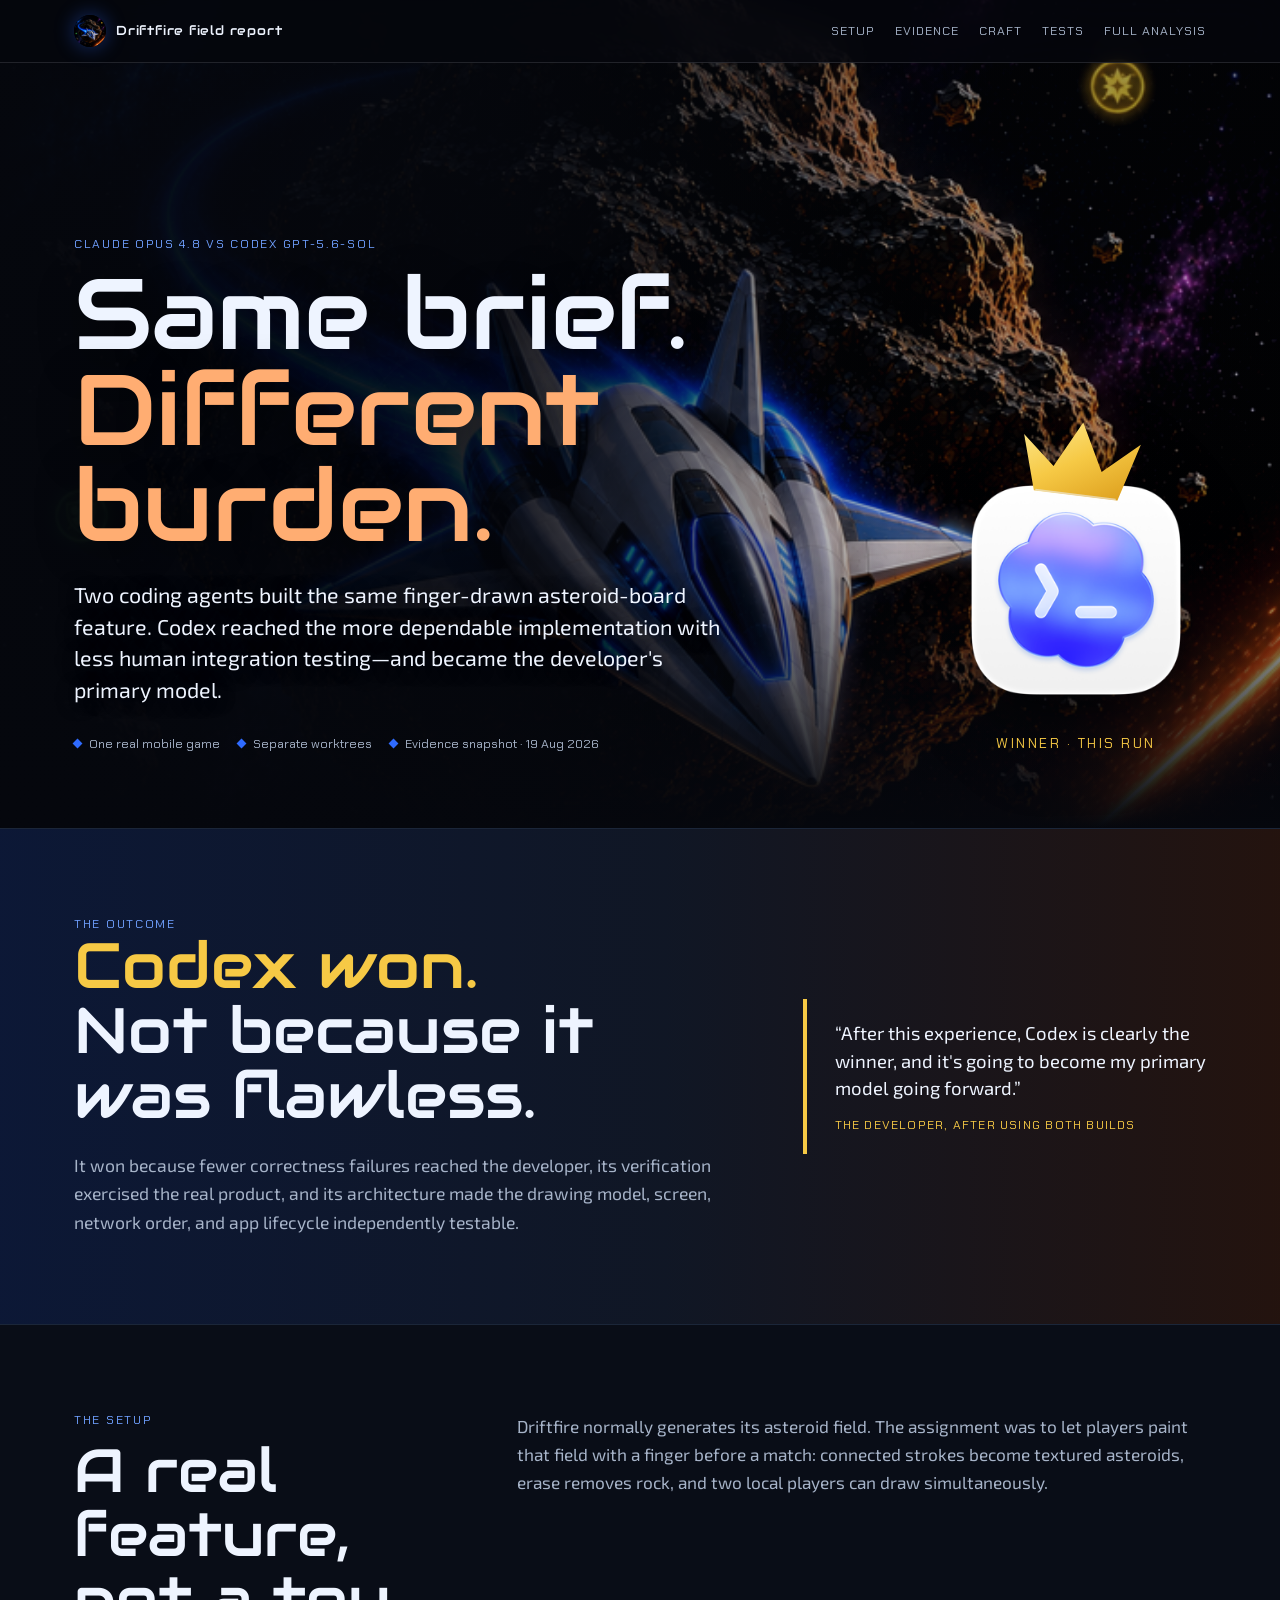
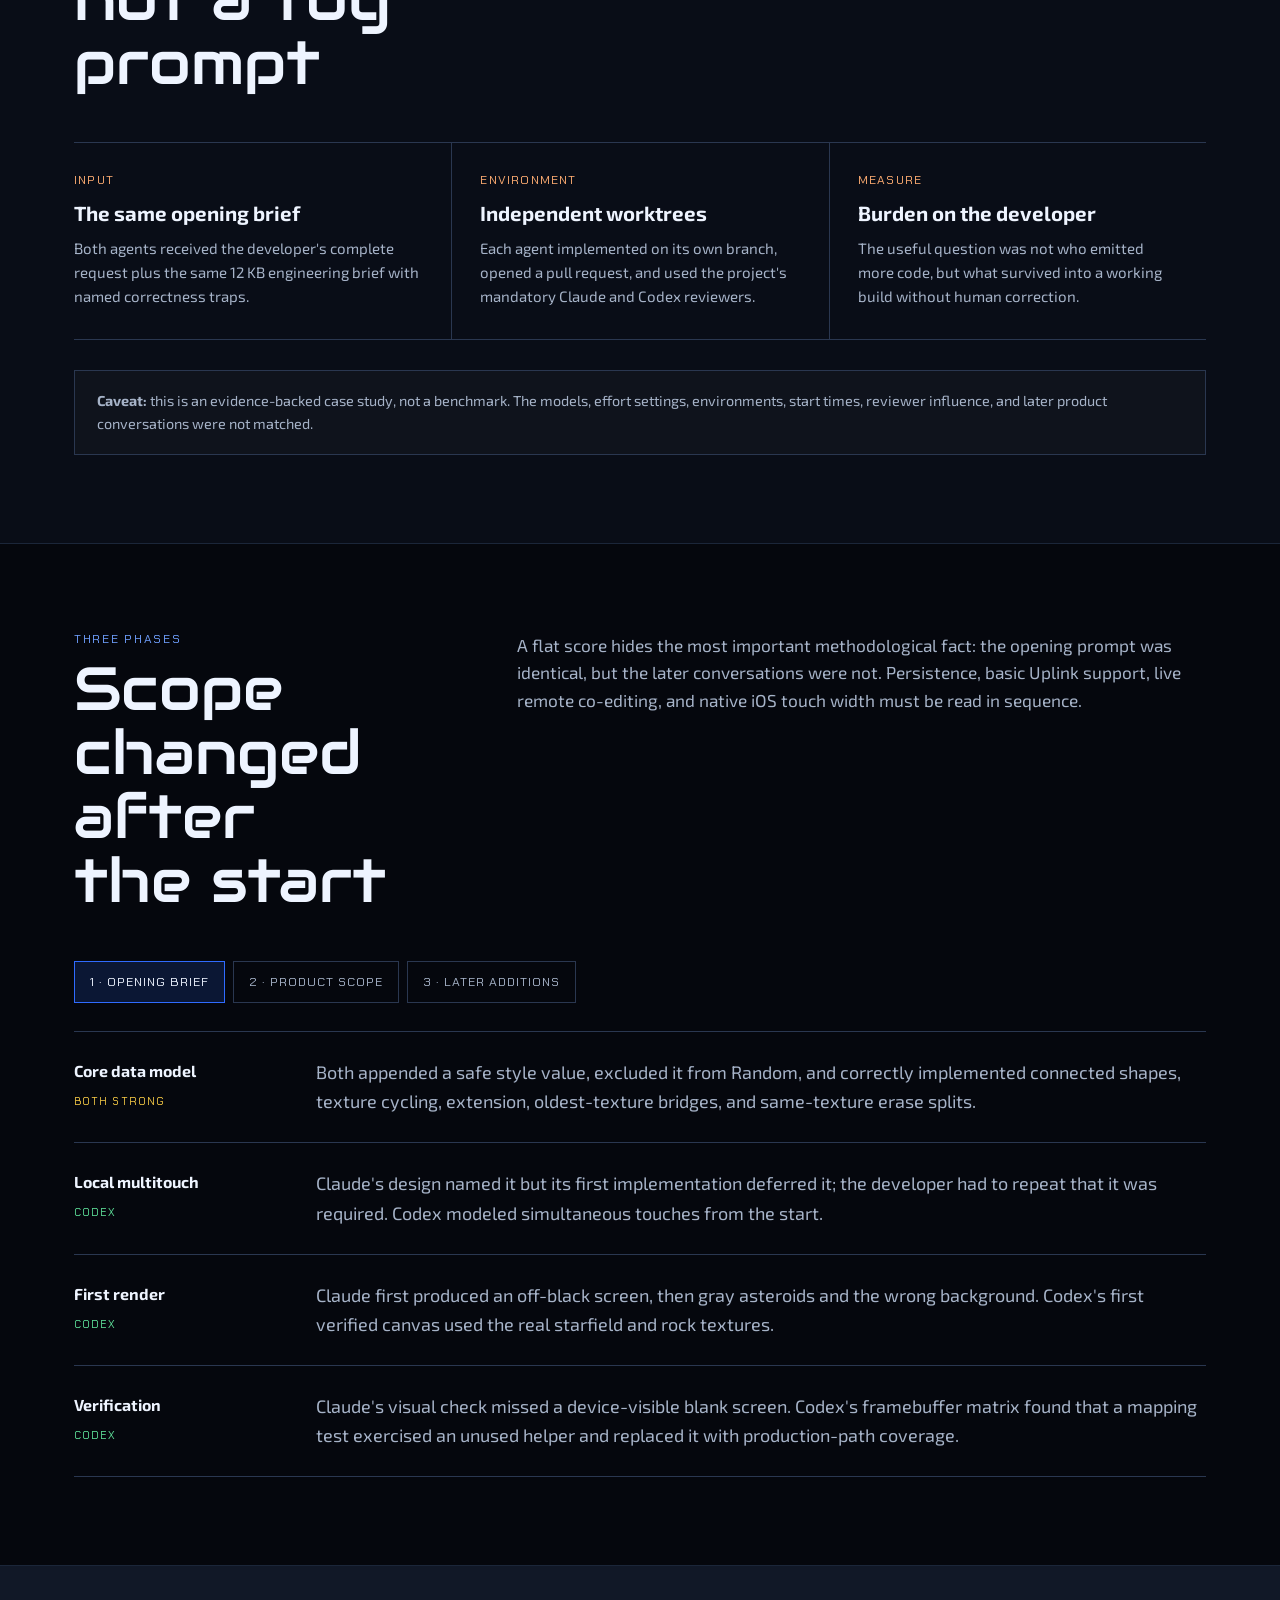
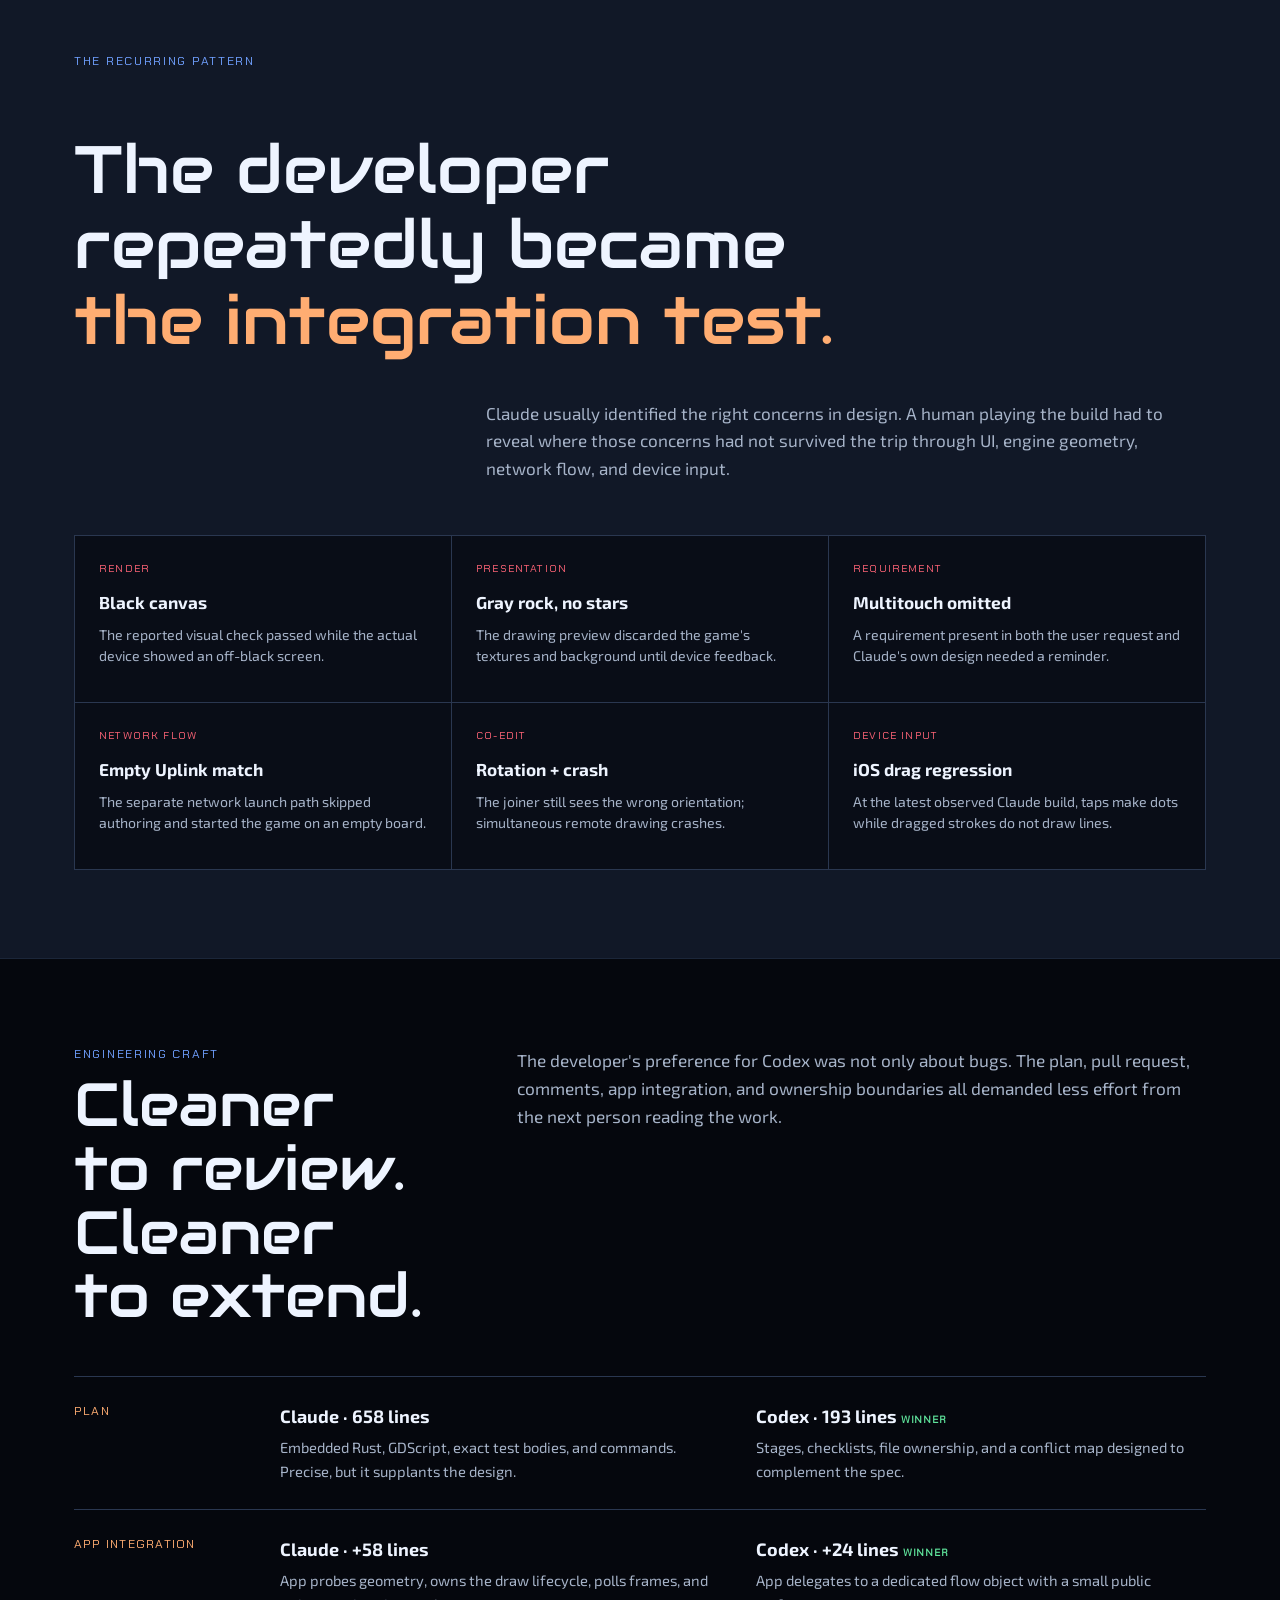
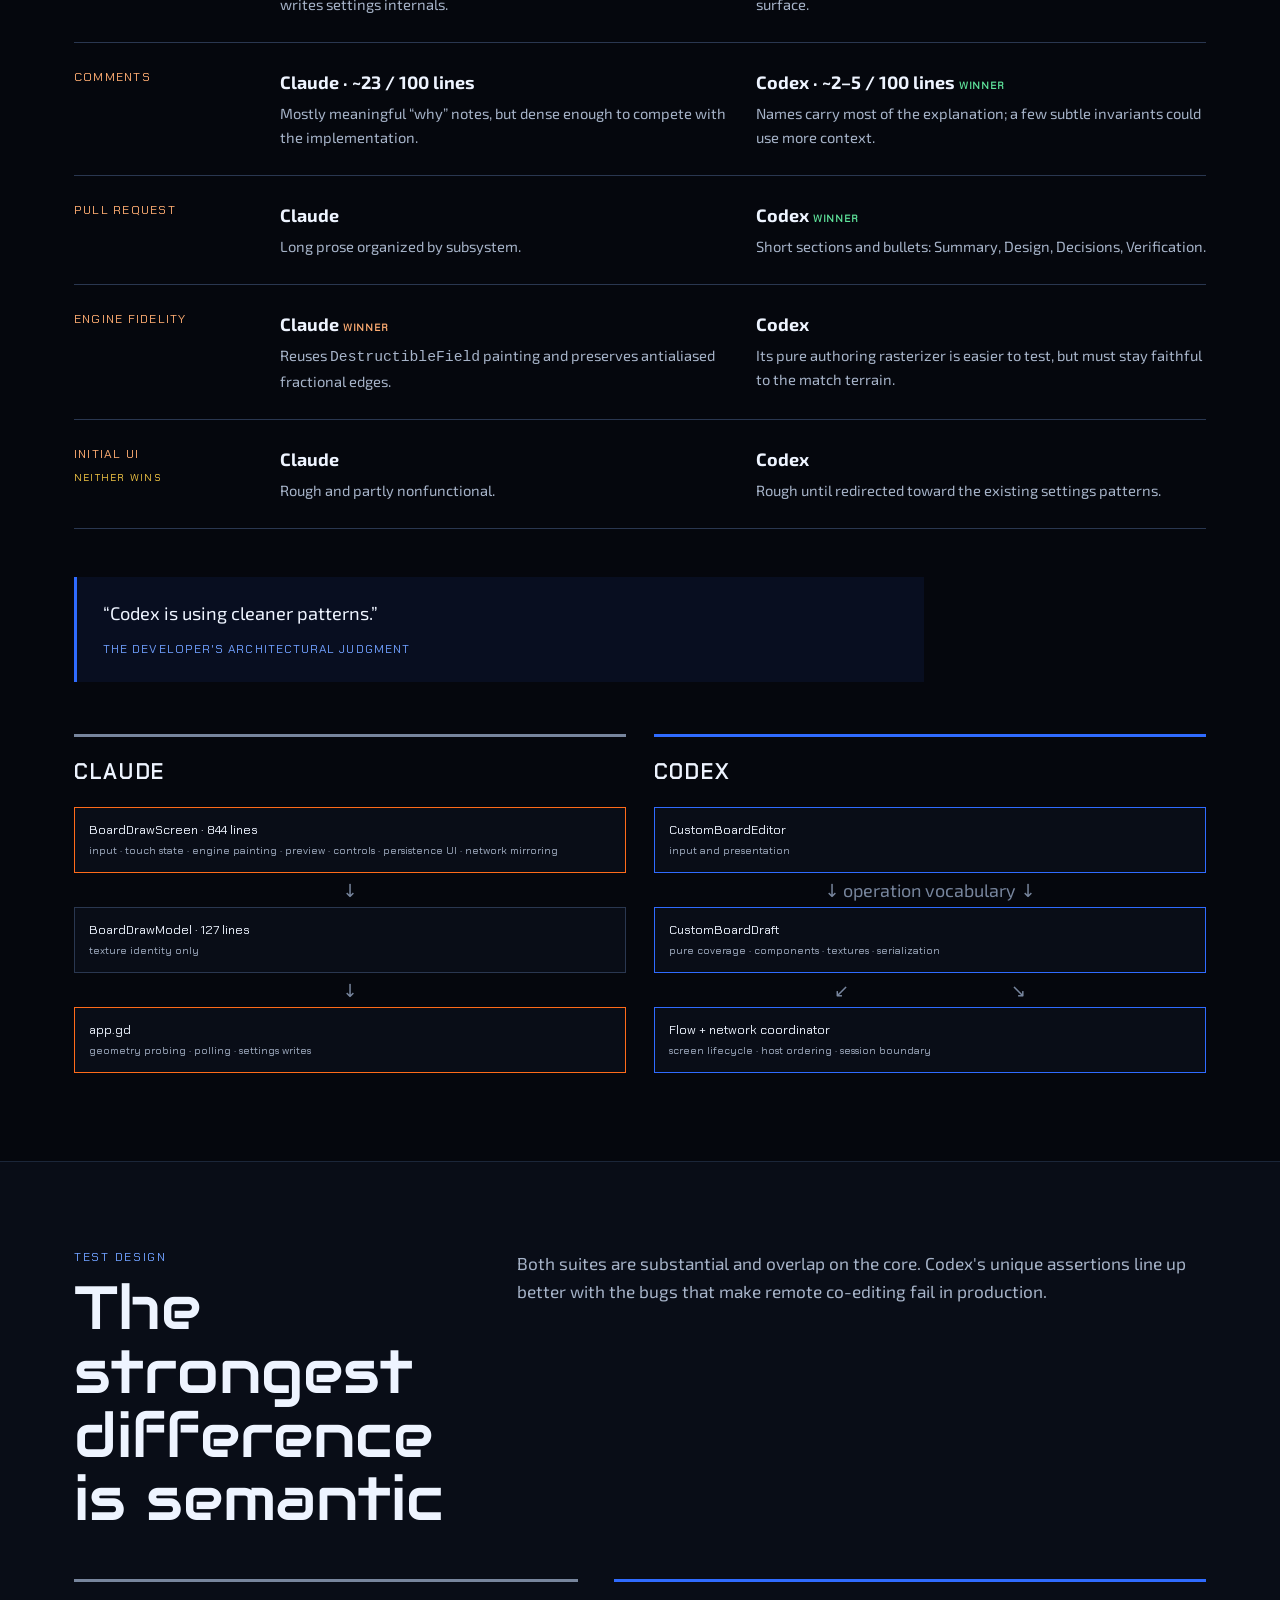
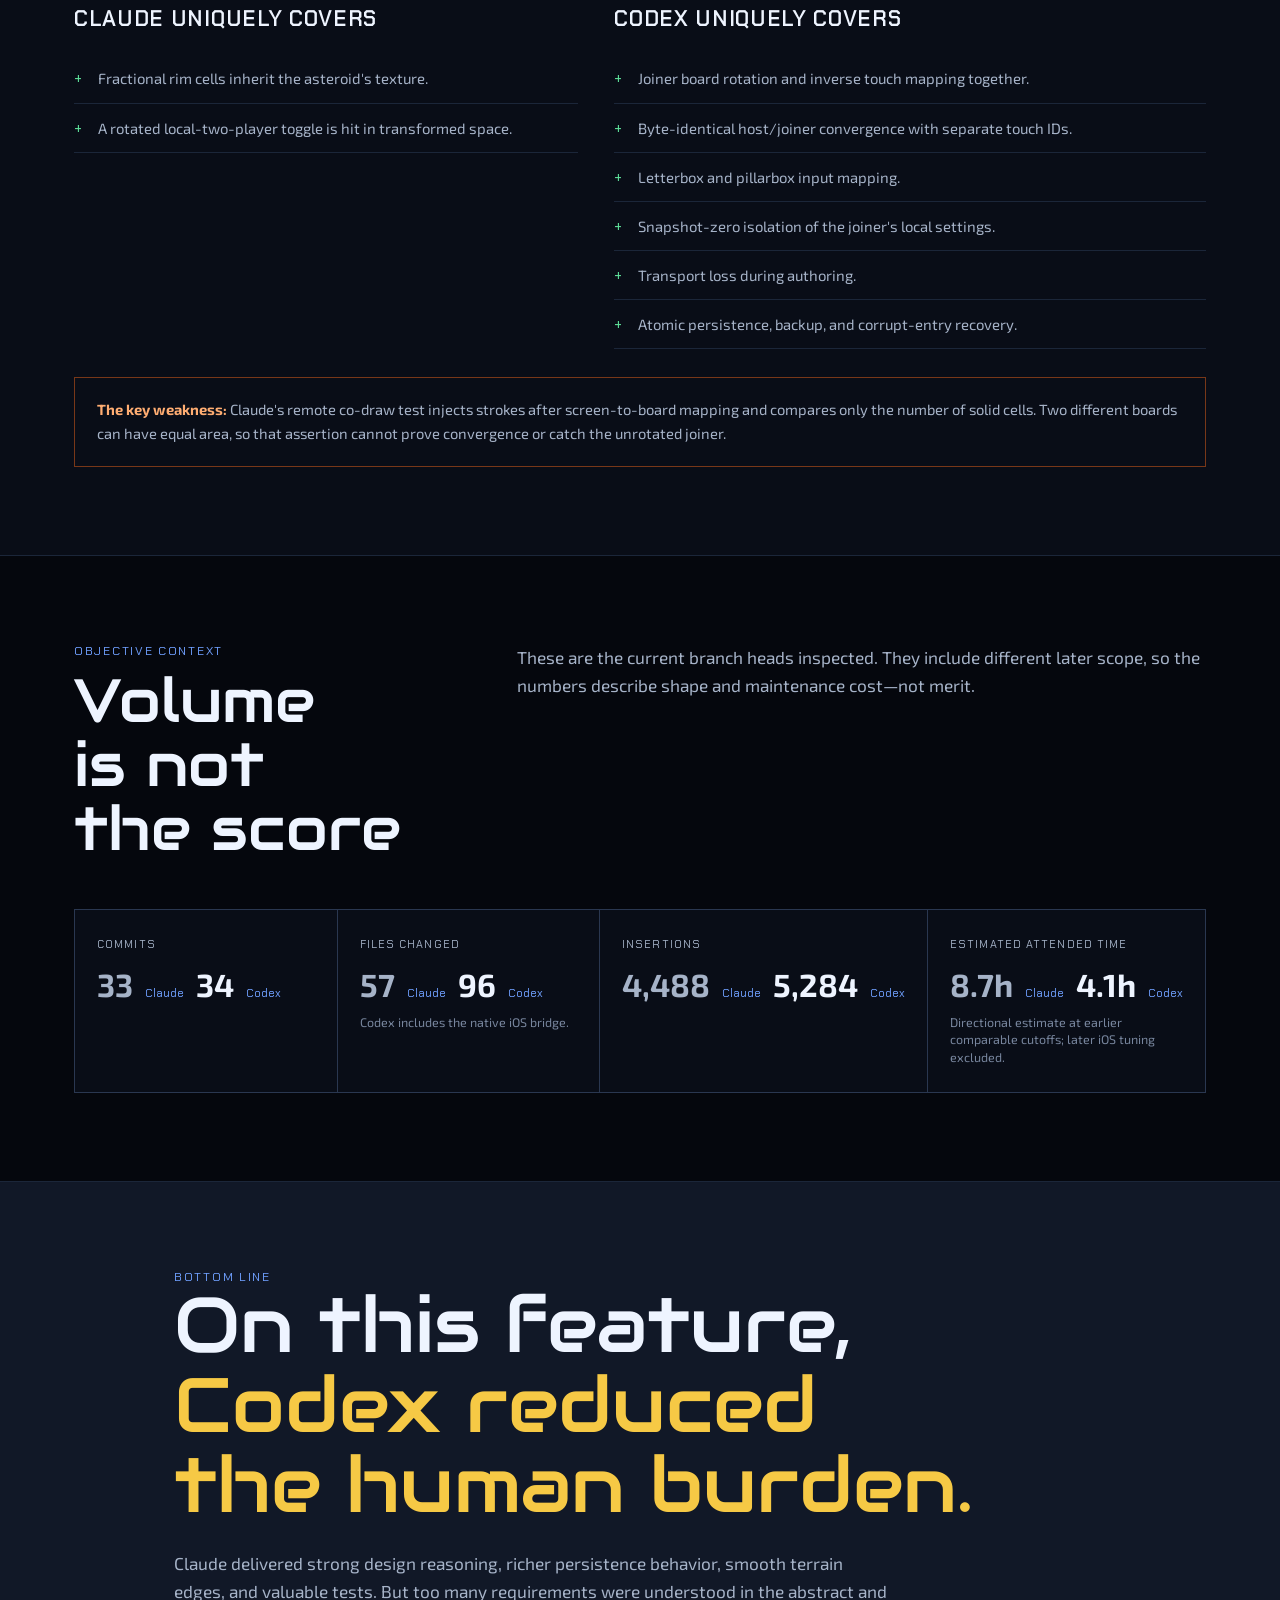
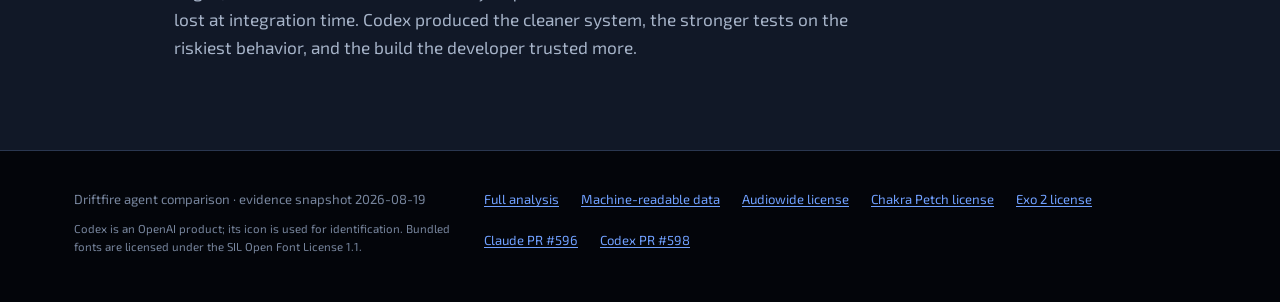
==== commit 08bc3662: "Address comparison artifact review findings" ====
--- a/comparisons/custom-boards/index.html
+++ b/comparisons/custom-boards/index.html
@@ -473,6 +473,21 @@
       text-transform: uppercase;
       letter-spacing: 0.08em;
     }
+    .craft-side.claude-winner strong::after {
+      content: "  winner";
+      color: var(--burn-soft);
+      font-family: var(--utility);
+      font-size: 0.65rem;
+      text-transform: uppercase;
+      letter-spacing: 0.08em;
+    }
+    .craft-row.neither .craft-label::after {
+      content: "neither wins";
+      display: block;
+      margin-top: 5px;
+      color: var(--gold);
+      font-size: 0.65rem;
+    }
 
     .architecture {
       margin-top: 52px;
@@ -606,6 +621,7 @@
       font-size: 0.82rem;
     }
     .footer-links { display: flex; flex-wrap: wrap; gap: 14px 22px; }
+    .footer-note { margin-top: 8px; max-width: 440px; font-size: 0.72rem; }
 
     @media (max-width: 900px) {
       body { font-size: 17px; }
@@ -756,8 +772,8 @@
 
         <div class="phase-tabs" role="tablist" aria-label="Comparison phases">
           <button class="phase-tab" role="tab" id="tab-core" aria-controls="panel-core" aria-selected="true">1 · Opening brief</button>
-          <button class="phase-tab" role="tab" id="tab-scope" aria-controls="panel-scope" aria-selected="false">2 · Product scope</button>
-          <button class="phase-tab" role="tab" id="tab-later" aria-controls="panel-later" aria-selected="false">3 · Later additions</button>
+          <button class="phase-tab" role="tab" id="tab-scope" aria-controls="panel-scope" aria-selected="false" tabindex="-1">2 · Product scope</button>
+          <button class="phase-tab" role="tab" id="tab-later" aria-controls="panel-later" aria-selected="false" tabindex="-1">3 · Later additions</button>
         </div>
 
         <div class="phase-panel active" id="panel-core" role="tabpanel" aria-labelledby="tab-core">
@@ -853,6 +869,16 @@
             <div class="craft-label">Pull request</div>
             <div class="craft-side"><strong>Claude</strong><p>Long prose organized by subsystem.</p></div>
             <div class="craft-side codex"><strong>Codex</strong><p>Short sections and bullets: Summary, Design, Decisions, Verification.</p></div>
+          </div>
+          <div class="craft-row">
+            <div class="craft-label">Engine fidelity</div>
+            <div class="craft-side claude-winner"><strong>Claude</strong><p>Reuses <code>DestructibleField</code> painting and preserves antialiased fractional edges.</p></div>
+            <div class="craft-side"><strong>Codex</strong><p>Its pure authoring rasterizer is easier to test, but must stay faithful to the match terrain.</p></div>
+          </div>
+          <div class="craft-row neither">
+            <div class="craft-label">Initial UI</div>
+            <div class="craft-side"><strong>Claude</strong><p>Rough and partly nonfunctional.</p></div>
+            <div class="craft-side"><strong>Codex</strong><p>Rough until redirected toward the existing settings patterns.</p></div>
           </div>
         </div>
 
@@ -901,7 +927,6 @@
             <ul class="test-list">
               <li>Fractional rim cells inherit the asteroid's texture.</li>
               <li>A rotated local-two-player toggle is hit in transformed space.</li>
-              <li>The richer recent/saved-library semantics.</li>
             </ul>
           </section>
           <section class="test-column codex">
@@ -949,10 +974,16 @@
 
   <footer class="footer">
     <div class="footer-inner">
-      <div>Driftfire agent comparison · evidence snapshot 2026-08-19</div>
+      <div>
+        Driftfire agent comparison · evidence snapshot 2026-08-19
+        <div class="footer-note">Codex is an OpenAI product; its icon is used for identification. Bundled fonts are licensed under the SIL Open Font License 1.1.</div>
+      </div>
       <div class="footer-links">
         <a href="analysis.md">Full analysis</a>
         <a href="data.json">Machine-readable data</a>
+        <a href="assets/OFL-Audiowide.txt">Audiowide license</a>
+        <a href="assets/OFL-ChakraPetch.txt">Chakra Petch license</a>
+        <a href="assets/OFL-Exo2.txt">Exo 2 license</a>
         <a href="https://github.com/carlgieringer/driftfire/pull/596">Claude PR #596</a>
         <a href="https://github.com/carlgieringer/driftfire/pull/598">Codex PR #598</a>
       </div>
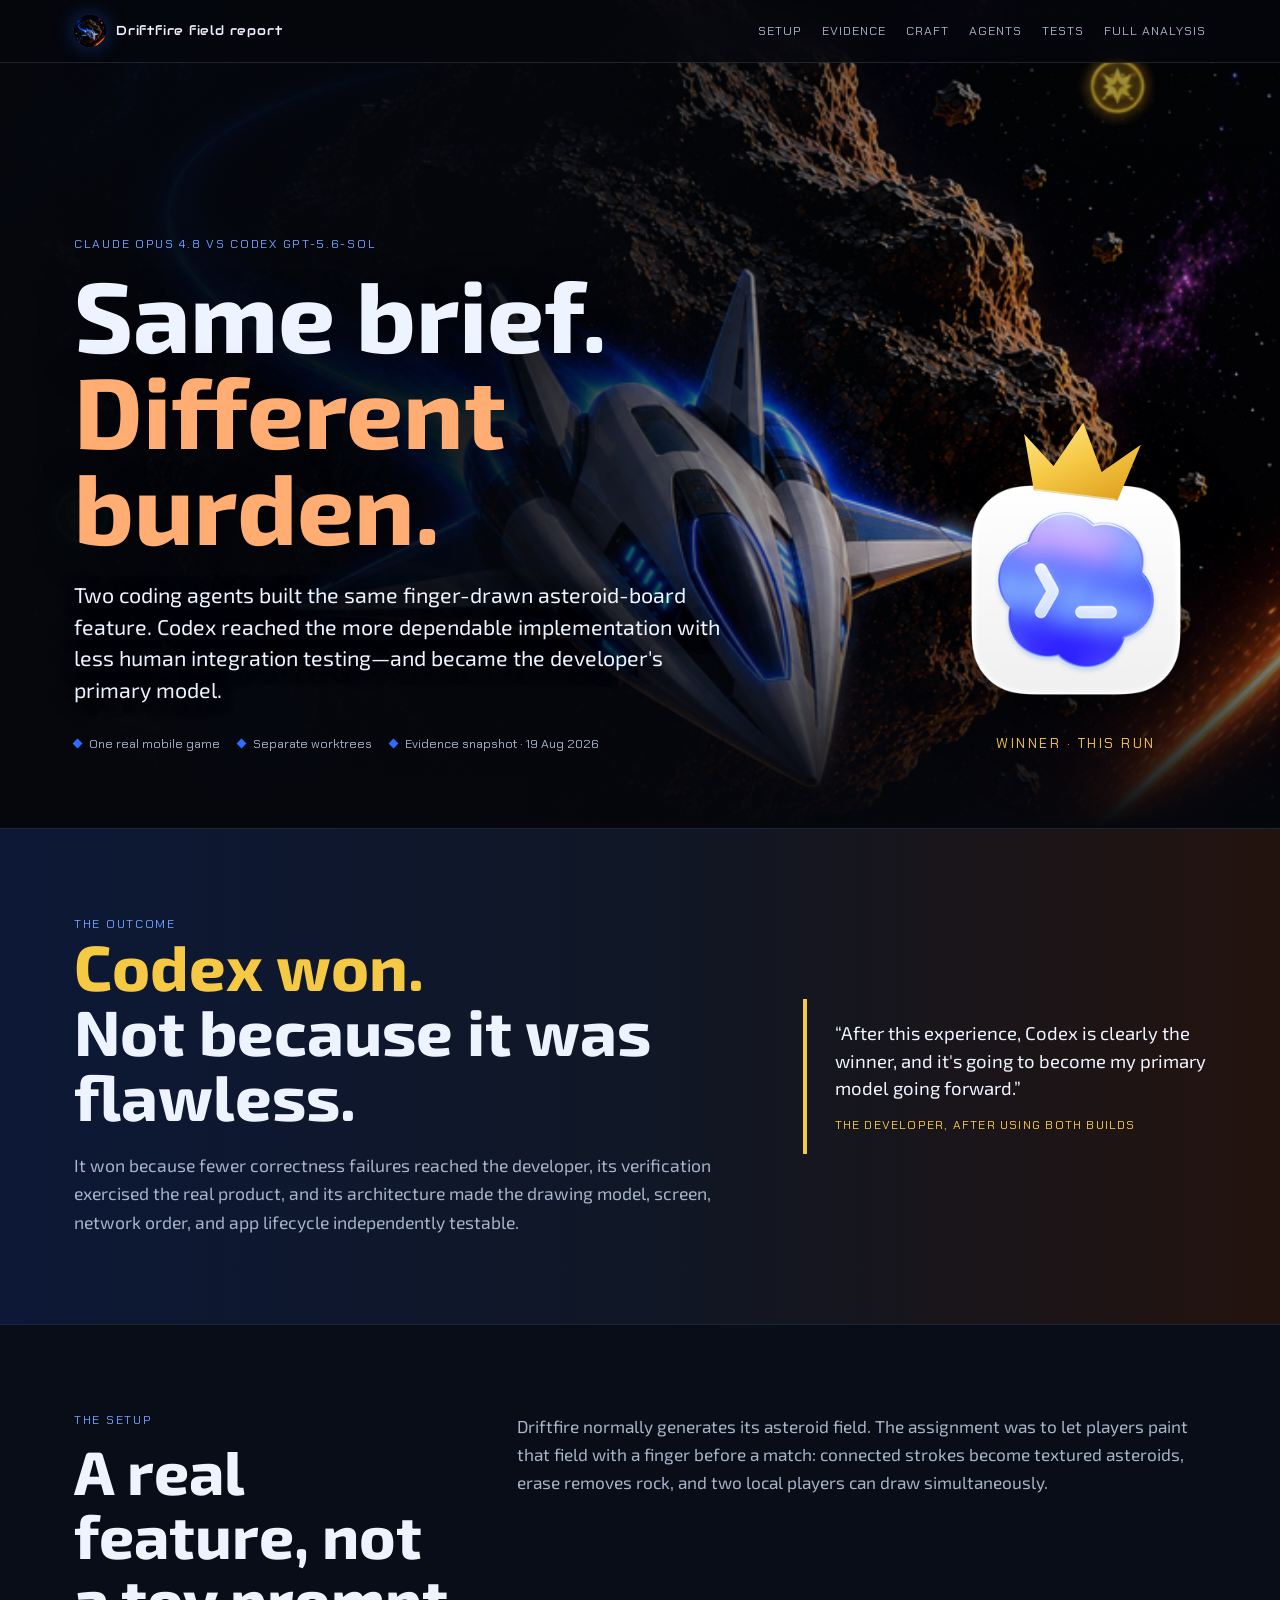
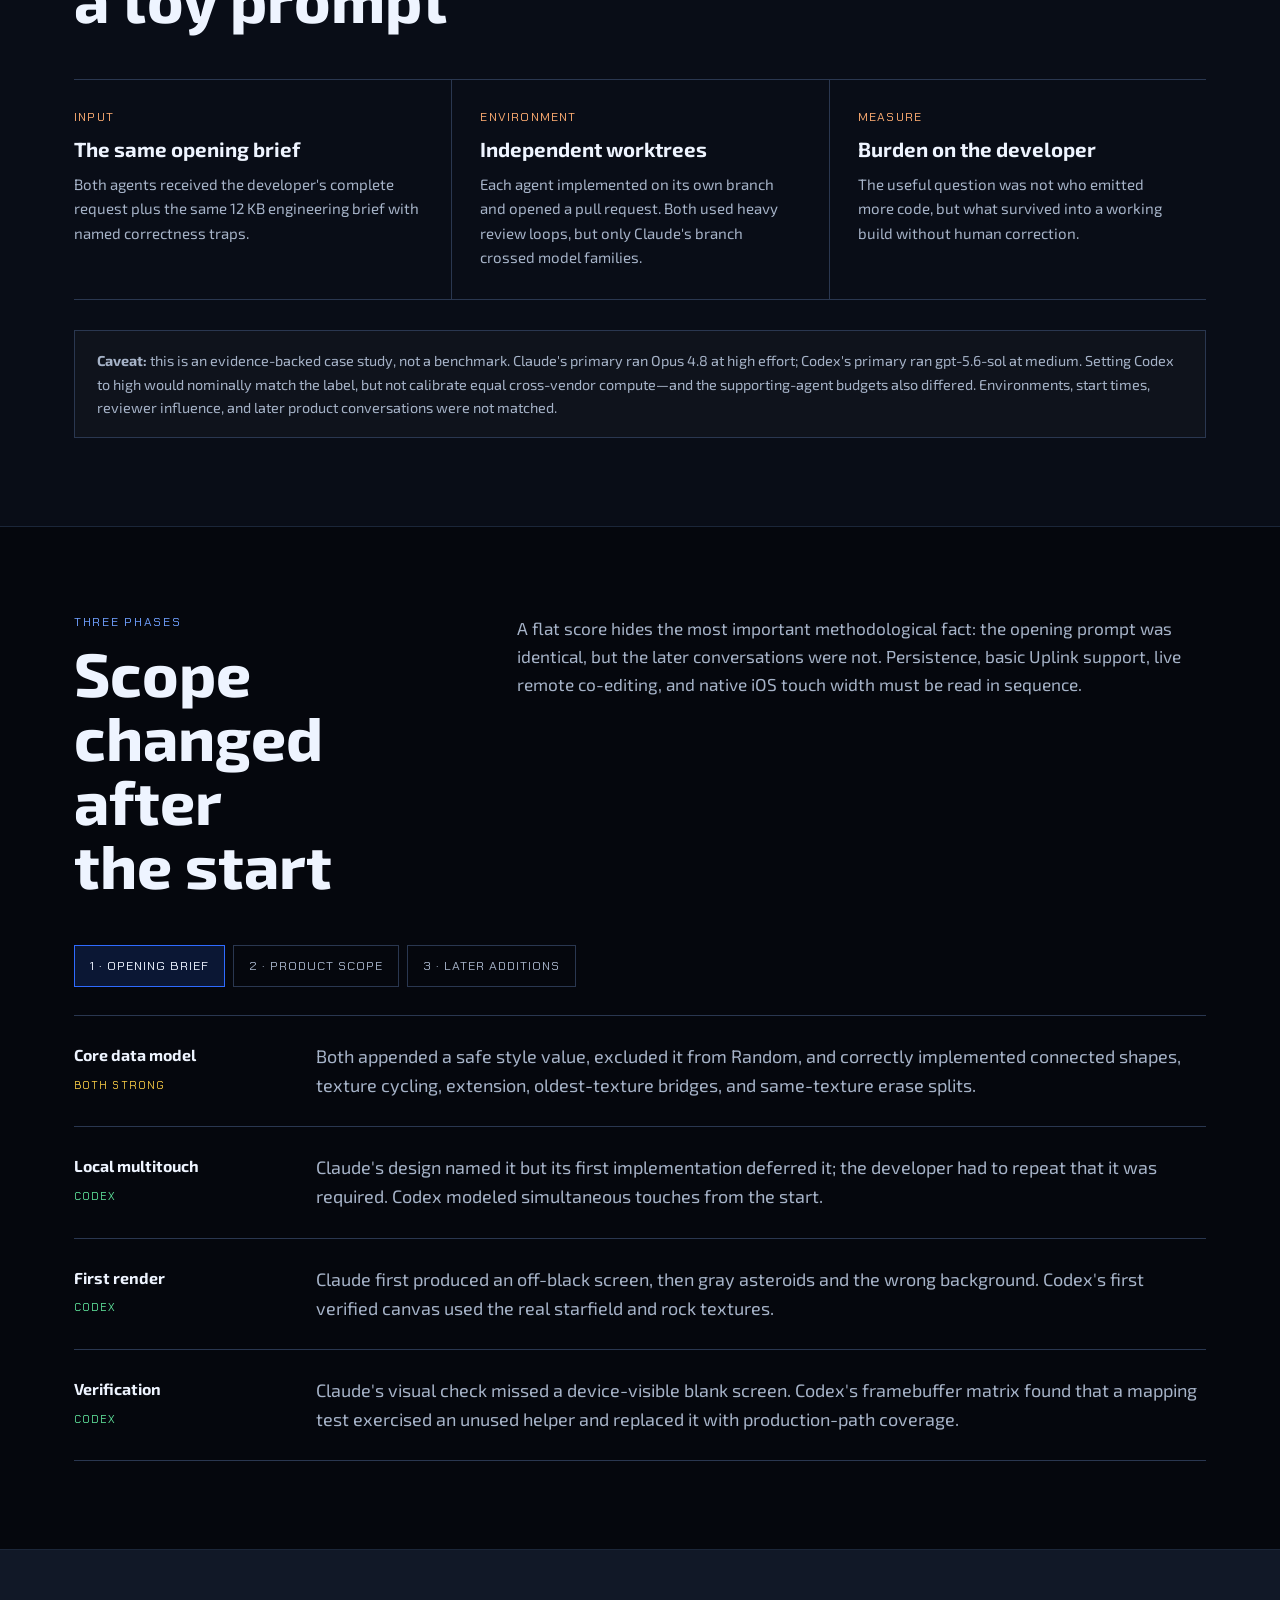
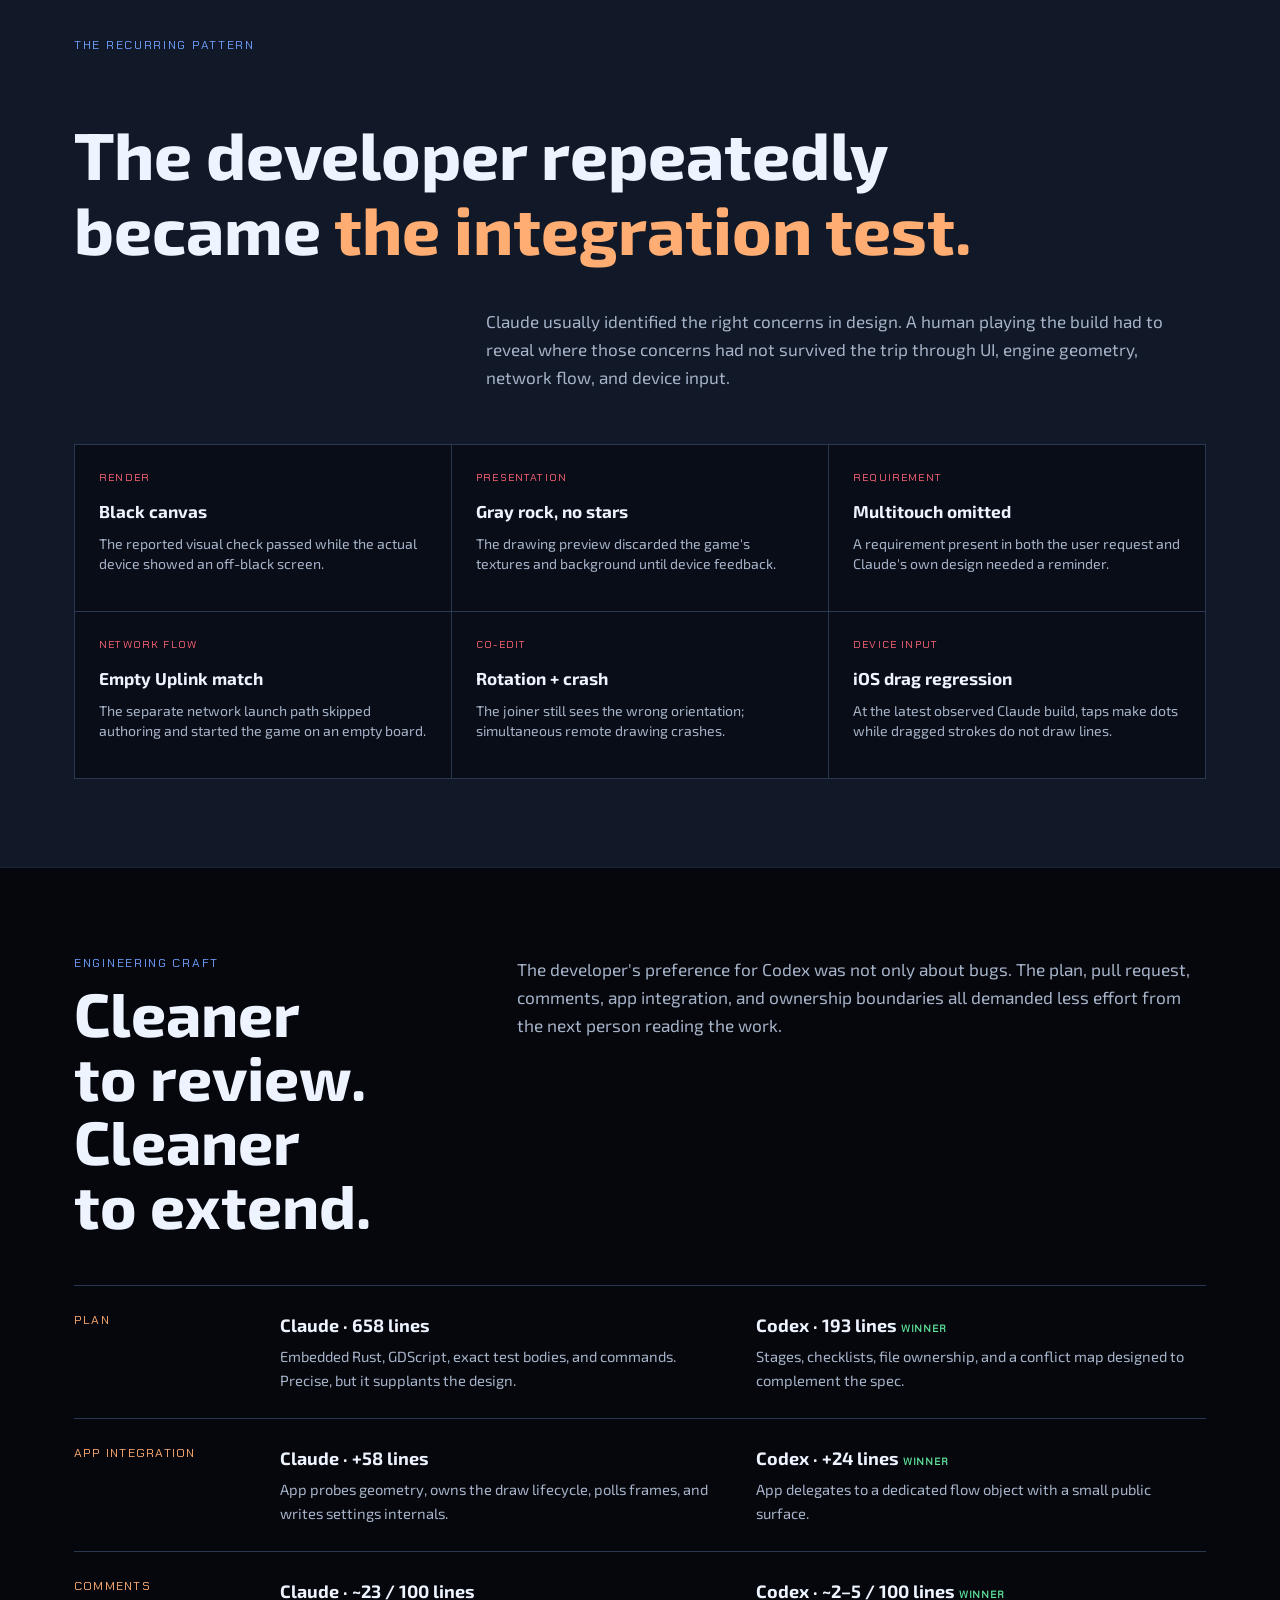
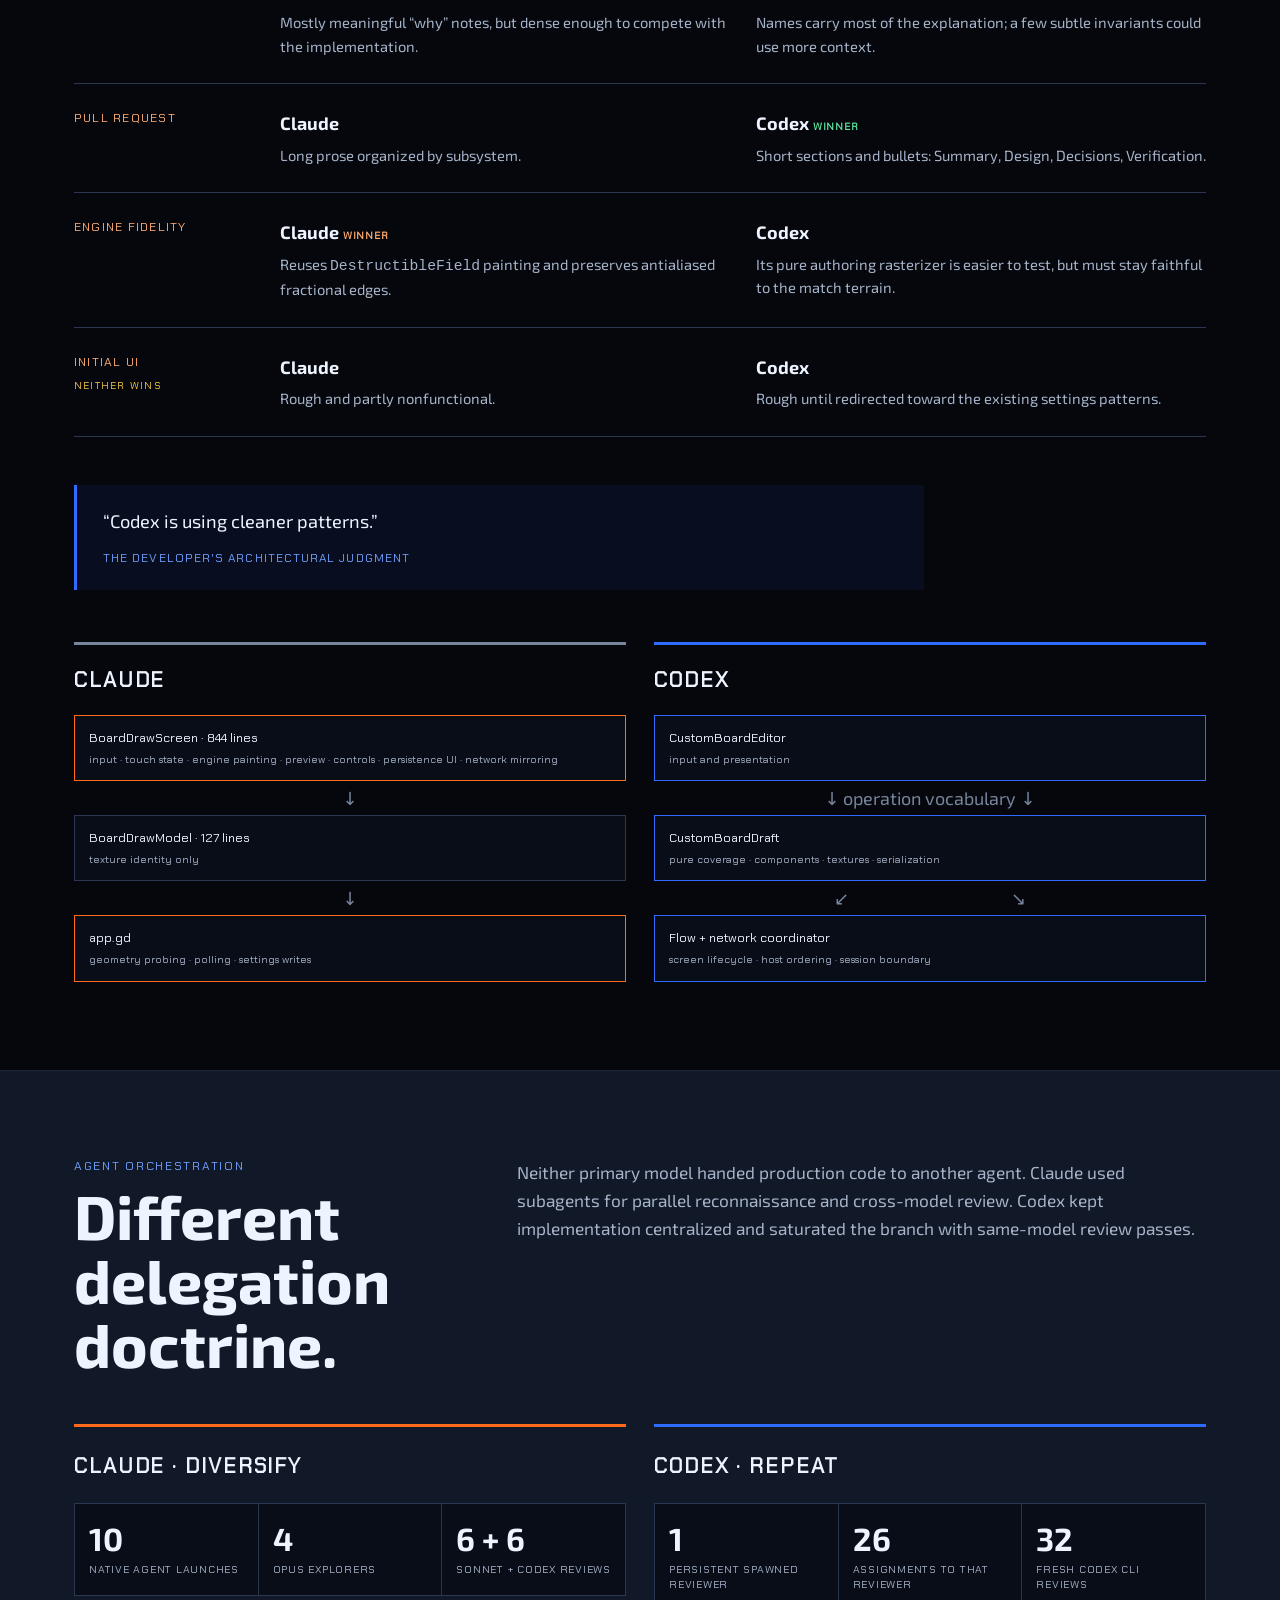
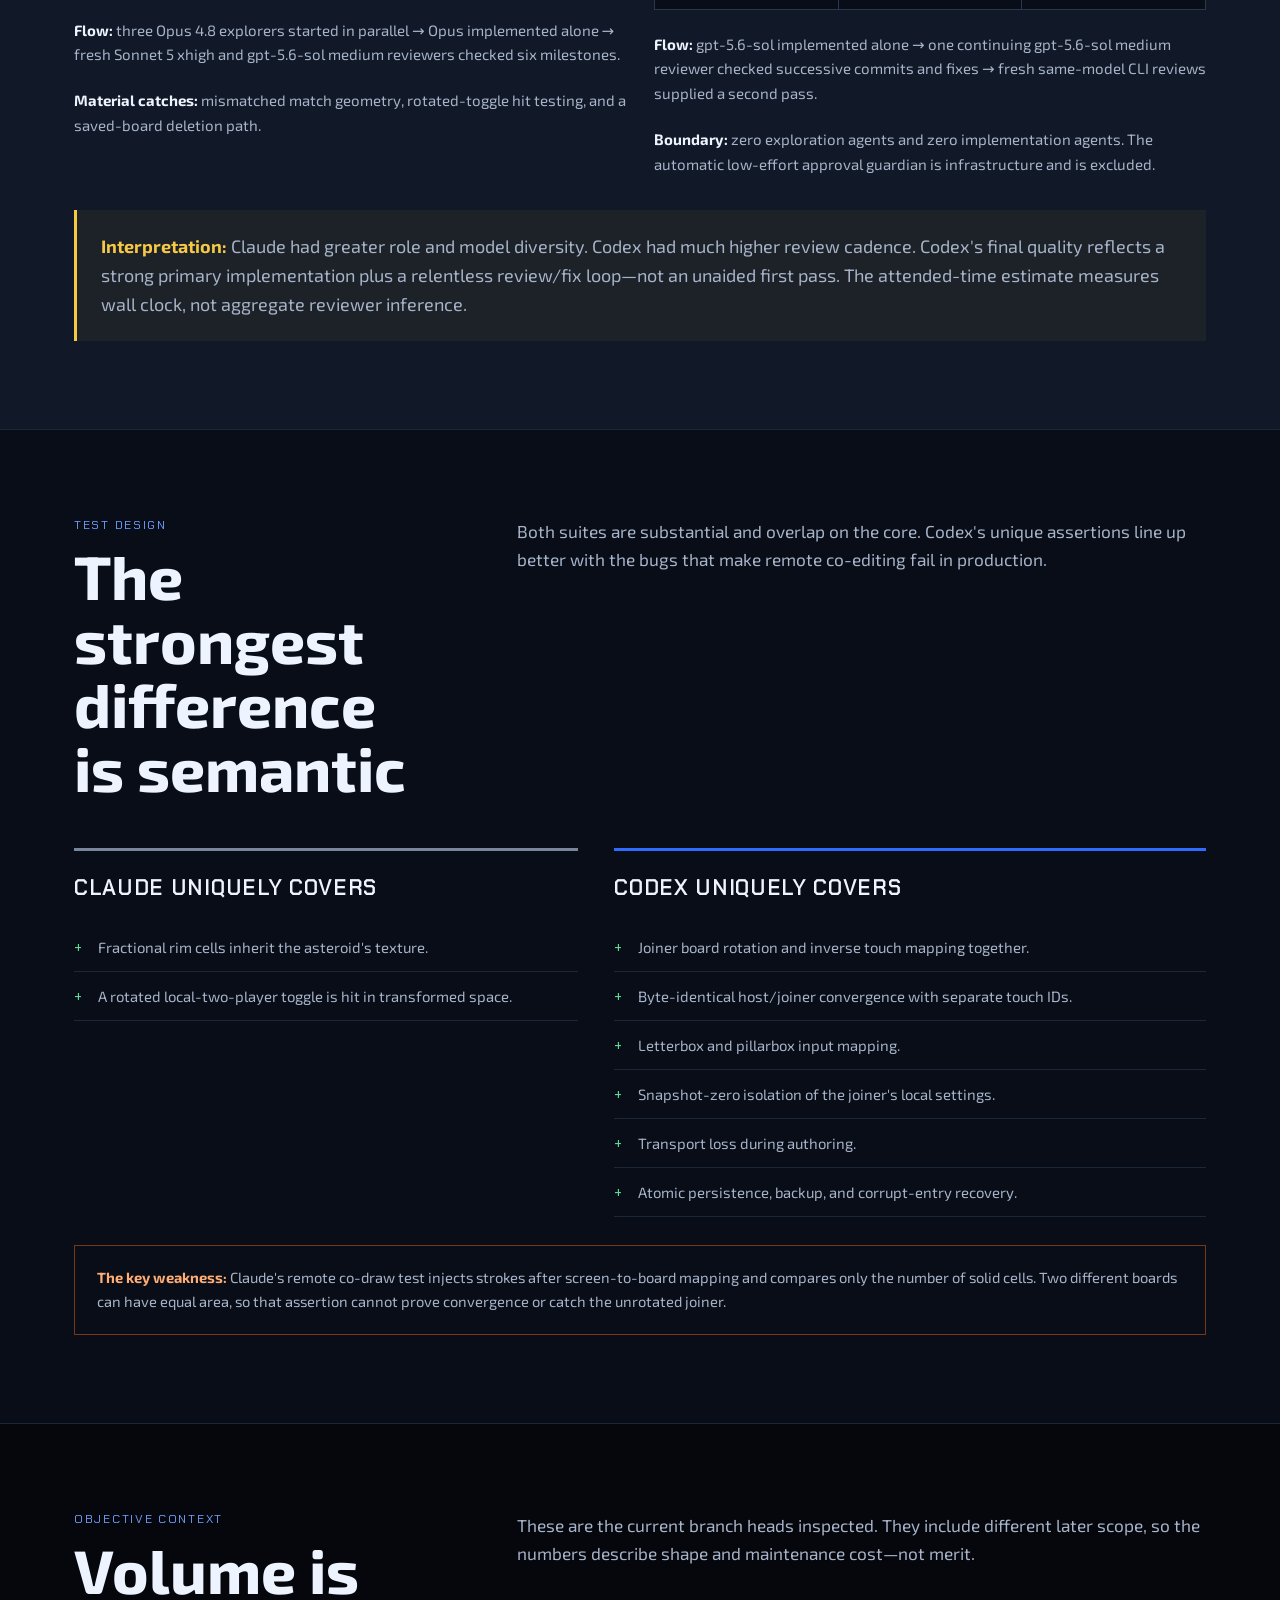
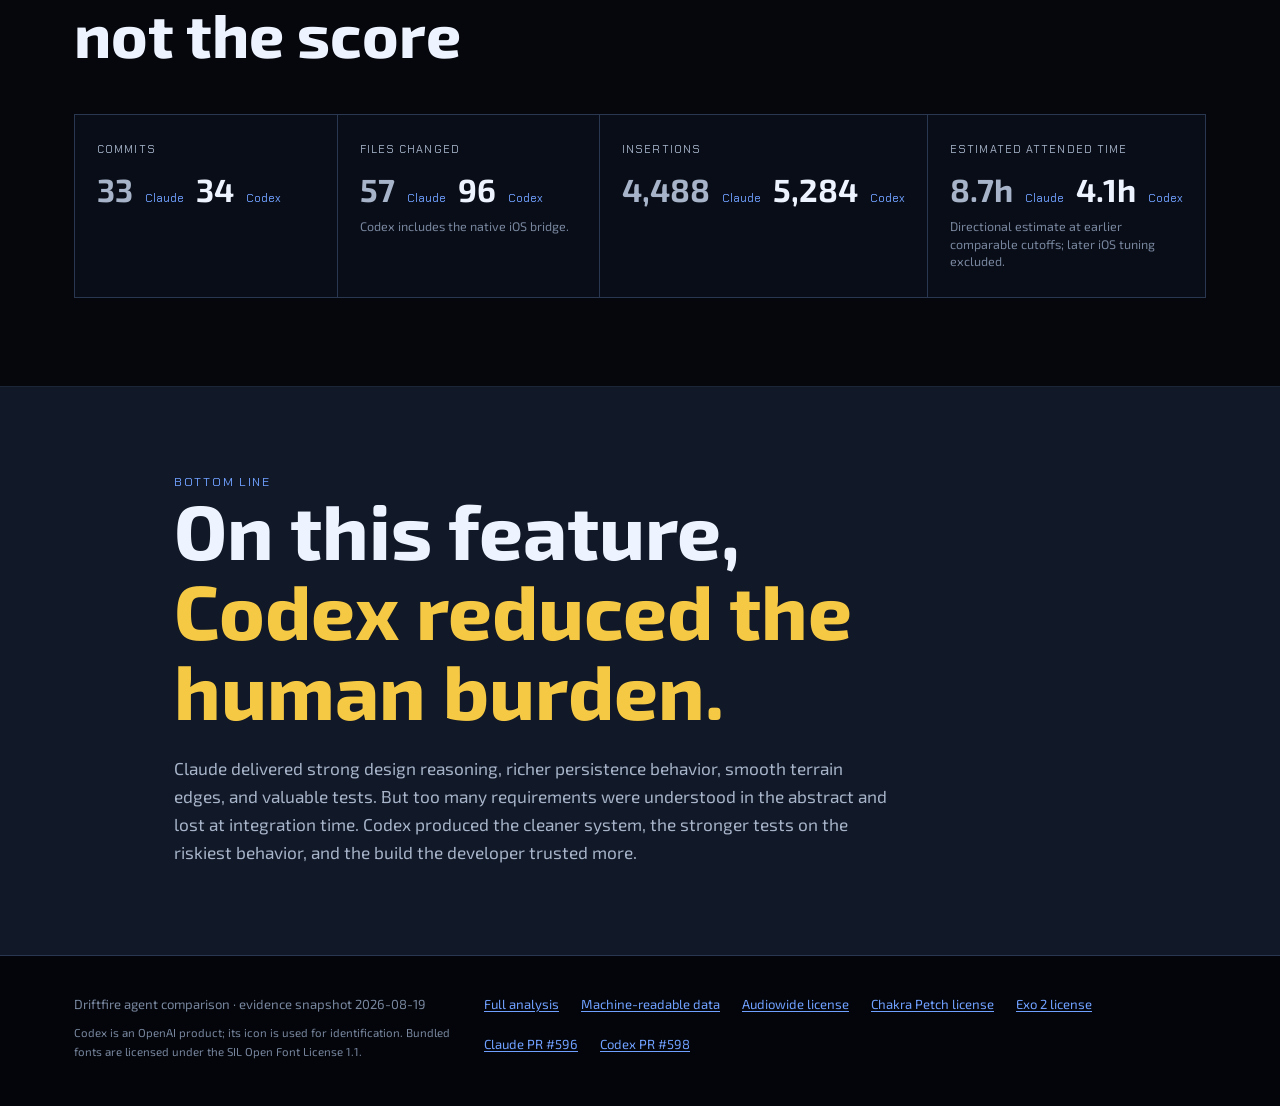
==== commit 58a82c79: "Expand custom boards delegation analysis" ====
--- a/comparisons/custom-boards/index.html
+++ b/comparisons/custom-boards/index.html
@@ -48,7 +48,8 @@
       --green: #5fe39b;
       --red: #ff6477;
       --shadow: rgba(0, 0, 0, 0.45);
-      --display: "Audiowide", "Arial Black", sans-serif;
+      --display: "Exo 2", system-ui, sans-serif;
+      --wordmark: "Audiowide", "Arial Black", sans-serif;
       --body: "Exo 2", system-ui, sans-serif;
       --utility: "Chakra Petch", ui-monospace, monospace;
       --content: 1180px;
@@ -111,7 +112,7 @@
       gap: 10px;
       color: var(--white);
       text-decoration: none;
-      font-family: var(--display);
+      font-family: var(--wordmark);
       font-size: 0.82rem;
       letter-spacing: 0.06em;
     }
@@ -185,7 +186,7 @@
       font-family: var(--display);
       font-size: clamp(2.8rem, 7.8vw, 6.9rem);
       line-height: 0.96;
-      font-weight: 400;
+      font-weight: 750;
       letter-spacing: 0;
       text-shadow: 0 8px 42px var(--shadow);
     }
@@ -284,7 +285,7 @@
     .section-head h2 {
       margin-top: 10px;
       font-family: var(--display);
-      font-weight: 400;
+      font-weight: 750;
       font-size: clamp(2rem, 4.8vw, 4rem);
       line-height: 1.04;
     }
@@ -306,7 +307,7 @@
     .verdict-copy h2 {
       font-family: var(--display);
       font-size: clamp(2.2rem, 5vw, 4.6rem);
-      font-weight: 400;
+      font-weight: 750;
       line-height: 1.02;
     }
     .verdict-copy h2 span { color: var(--gold); }
@@ -414,7 +415,7 @@
       max-width: 1000px;
       font-family: var(--display);
       font-size: clamp(2rem, 5.2vw, 4.7rem);
-      font-weight: 400;
+      font-weight: 750;
       line-height: 1.13;
       color: var(--white);
     }
@@ -534,6 +535,56 @@
       text-transform: uppercase;
       letter-spacing: 0.09em;
     }
+
+    .delegate-grid {
+      display: grid;
+      grid-template-columns: 1fr 1fr;
+      gap: 28px;
+    }
+    .delegate-card {
+      border-top: 3px solid var(--burn);
+      padding-top: 22px;
+    }
+    .delegate-card.codex-card { border-color: var(--ion); }
+    .delegate-card h3 {
+      font-family: var(--utility);
+      text-transform: uppercase;
+      letter-spacing: 0.09em;
+    }
+    .delegate-stats {
+      display: grid;
+      grid-template-columns: repeat(3, 1fr);
+      gap: 1px;
+      margin-top: 20px;
+      background: var(--line);
+      border: 1px solid var(--line);
+    }
+    .delegate-stat { padding: 18px 14px; background: var(--void-soft); }
+    .delegate-stat strong { display: block; font-size: 2rem; line-height: 1; }
+    .delegate-stat span {
+      display: block;
+      margin-top: 8px;
+      color: var(--muted);
+      font-family: var(--utility);
+      font-size: 0.67rem;
+      line-height: 1.35;
+      text-transform: uppercase;
+      letter-spacing: 0.07em;
+    }
+    .delegate-flow {
+      margin-top: 22px;
+      color: var(--muted);
+      font-size: 0.94rem;
+    }
+    .delegate-flow strong { color: var(--white); }
+    .delegate-takeaway {
+      margin-top: 34px;
+      padding: 22px 24px;
+      border-left: 3px solid var(--gold);
+      background: rgba(246, 201, 69, 0.05);
+      color: var(--muted);
+    }
+    .delegate-takeaway strong { color: var(--gold); }
 
     .test-grid {
       display: grid;
@@ -600,7 +651,7 @@
     .bottom-line h2 {
       font-family: var(--display);
       font-size: clamp(2.4rem, 6vw, 5.5rem);
-      font-weight: 400;
+      font-weight: 750;
       line-height: 1.04;
     }
     .bottom-line h2 span { color: var(--gold); }
@@ -662,7 +713,7 @@
       .hero-deck { font-size: 1rem; }
       .band-inner { padding: 64px 16px; }
       .phase-summary { grid-template-columns: 1fr; gap: 8px; }
-      .failure-sequence, .architecture, .test-grid, .metrics { grid-template-columns: 1fr; }
+      .failure-sequence, .architecture, .delegate-grid, .test-grid, .metrics { grid-template-columns: 1fr; }
       .craft-row { grid-template-columns: 1fr; gap: 10px; }
       .craft-side { padding-left: 16px; border-left: 1px solid var(--line); }
       .integration-quote { padding-top: 24px; }
@@ -687,6 +738,7 @@
         <a href="#setup">Setup</a>
         <a href="#evidence">Evidence</a>
         <a href="#craft">Craft</a>
+        <a href="#delegation">Agents</a>
         <a href="#tests">Tests</a>
         <a href="analysis.md">Full analysis</a>
       </div>
@@ -748,7 +800,7 @@
           <article class="setup-item">
             <div class="setup-index">Environment</div>
             <h3>Independent worktrees</h3>
-            <p>Each agent implemented on its own branch, opened a pull request, and used the project's mandatory Claude and Codex reviewers.</p>
+            <p>Each agent implemented on its own branch and opened a pull request. Both used heavy review loops, but only Claude's branch crossed model families.</p>
           </article>
           <article class="setup-item">
             <div class="setup-index">Measure</div>
@@ -756,7 +808,7 @@
             <p>The useful question was not who emitted more code, but what survived into a working build without human correction.</p>
           </article>
         </div>
-        <p class="caveat"><strong>Caveat:</strong> this is an evidence-backed case study, not a benchmark. The models, effort settings, environments, start times, reviewer influence, and later product conversations were not matched.</p>
+        <p class="caveat"><strong>Caveat:</strong> this is an evidence-backed case study, not a benchmark. Claude's primary ran Opus 4.8 at high effort; Codex's primary ran gpt-5.6-sol at medium. Setting Codex to high would nominally match the label, but not calibrate equal cross-vendor compute—and the supporting-agent budgets also differed. Environments, start times, reviewer influence, and later product conversations were not matched.</p>
       </div>
     </section>
 
@@ -912,6 +964,44 @@
       </div>
     </section>
 
+    <section class="band band-hull" id="delegation" aria-labelledby="delegation-title">
+      <div class="band-inner">
+        <div class="section-head">
+          <div>
+            <div class="eyebrow">Agent orchestration</div>
+            <h2 id="delegation-title">Different delegation doctrine.</h2>
+          </div>
+          <p>Neither primary model handed production code to another agent. Claude used subagents for parallel reconnaissance and cross-model review. Codex kept implementation centralized and saturated the branch with same-model review passes.</p>
+        </div>
+
+        <div class="delegate-grid">
+          <article class="delegate-card">
+            <h3>Claude · diversify</h3>
+            <div class="delegate-stats">
+              <div class="delegate-stat"><strong>10</strong><span>native Agent launches</span></div>
+              <div class="delegate-stat"><strong>4</strong><span>Opus explorers</span></div>
+              <div class="delegate-stat"><strong>6 + 6</strong><span>Sonnet + Codex reviews</span></div>
+            </div>
+            <p class="delegate-flow"><strong>Flow:</strong> three Opus 4.8 explorers started in parallel → Opus implemented alone → fresh Sonnet 5 xhigh and gpt-5.6-sol medium reviewers checked six milestones.</p>
+            <p class="delegate-flow"><strong>Material catches:</strong> mismatched match geometry, rotated-toggle hit testing, and a saved-board deletion path.</p>
+          </article>
+
+          <article class="delegate-card codex-card">
+            <h3>Codex · repeat</h3>
+            <div class="delegate-stats">
+              <div class="delegate-stat"><strong>1</strong><span>persistent spawned reviewer</span></div>
+              <div class="delegate-stat"><strong>26</strong><span>assignments to that reviewer</span></div>
+              <div class="delegate-stat"><strong>32</strong><span>fresh Codex CLI reviews</span></div>
+            </div>
+            <p class="delegate-flow"><strong>Flow:</strong> gpt-5.6-sol implemented alone → one continuing gpt-5.6-sol medium reviewer checked successive commits and fixes → fresh same-model CLI reviews supplied a second pass.</p>
+            <p class="delegate-flow"><strong>Boundary:</strong> zero exploration agents and zero implementation agents. The automatic low-effort approval guardian is infrastructure and is excluded.</p>
+          </article>
+        </div>
+
+        <p class="delegate-takeaway"><strong>Interpretation:</strong> Claude had greater role and model diversity. Codex had much higher review cadence. Codex's final quality reflects a strong primary implementation plus a relentless review/fix loop—not an unaided first pass. The attended-time estimate measures wall clock, not aggregate reviewer inference.</p>
+      </div>
+    </section>
+
     <section class="band band-quiet" id="tests" aria-labelledby="tests-title">
       <div class="band-inner">
         <div class="section-head">
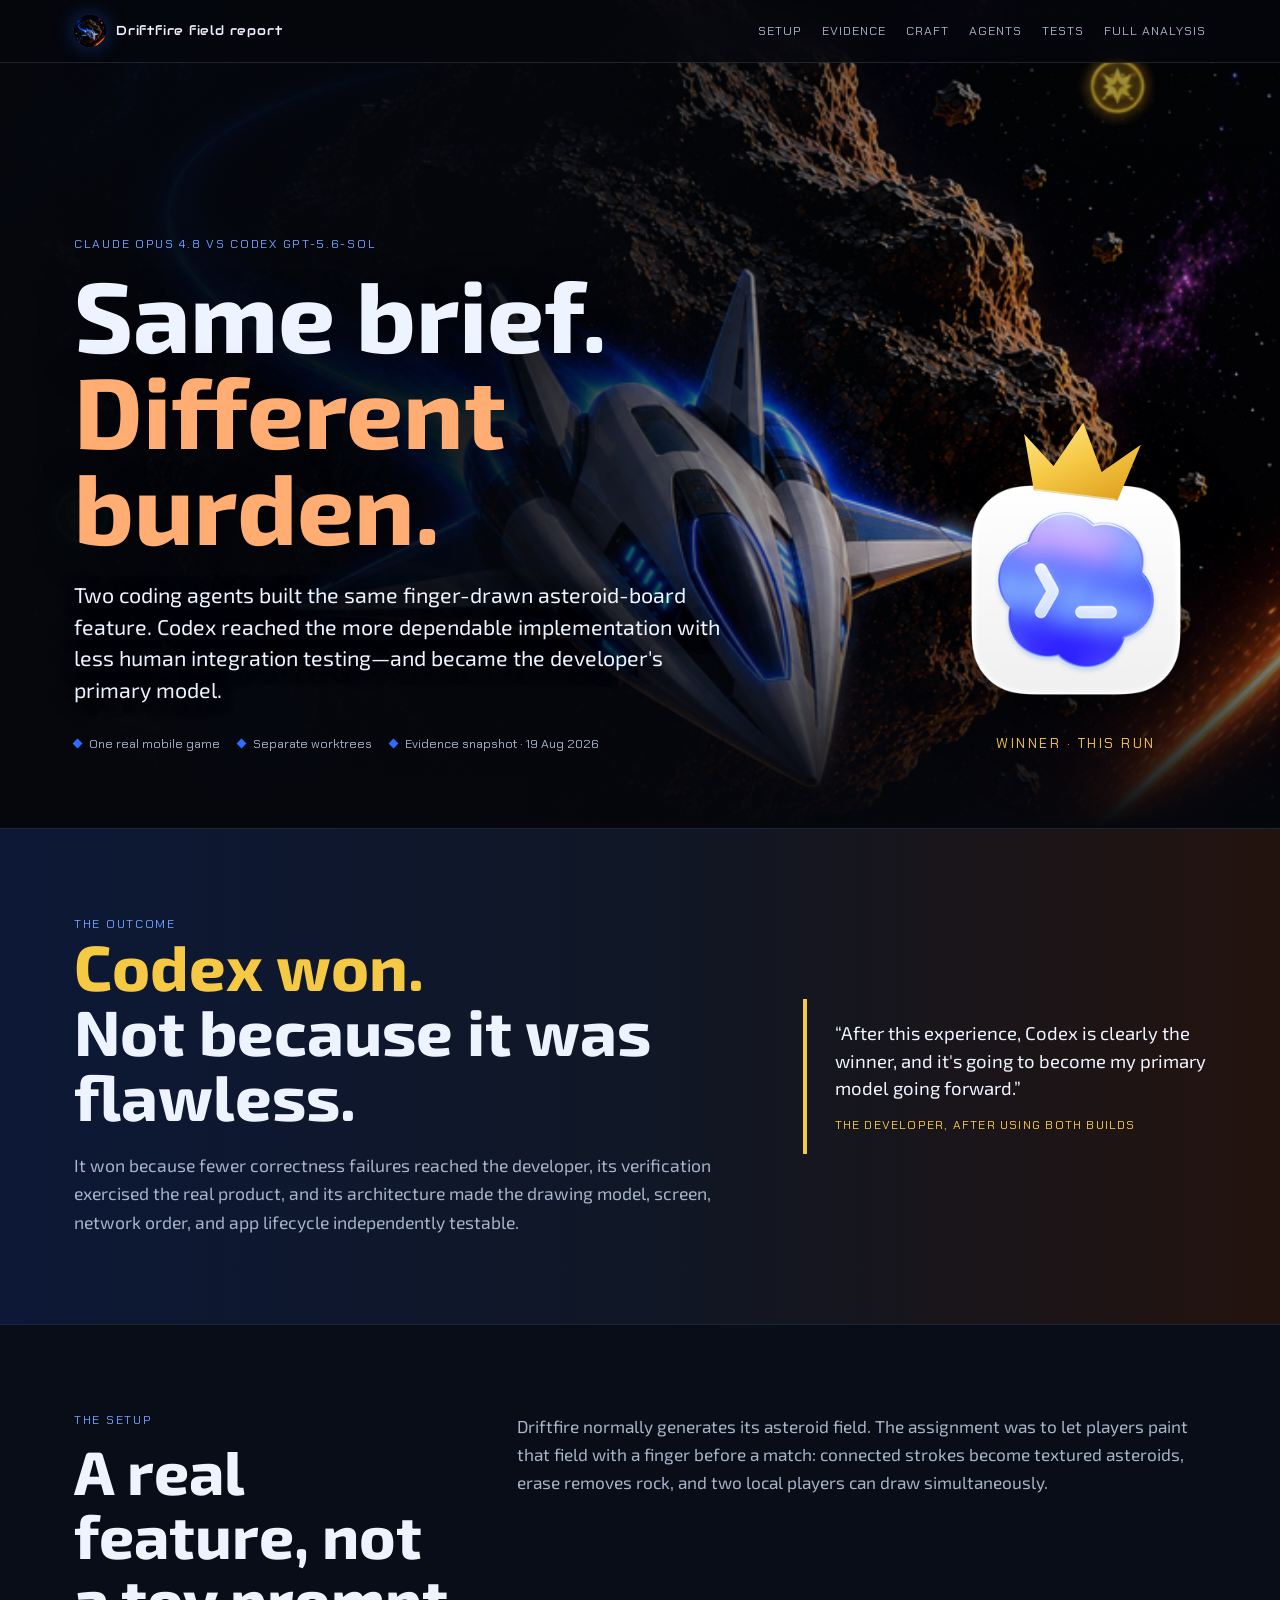
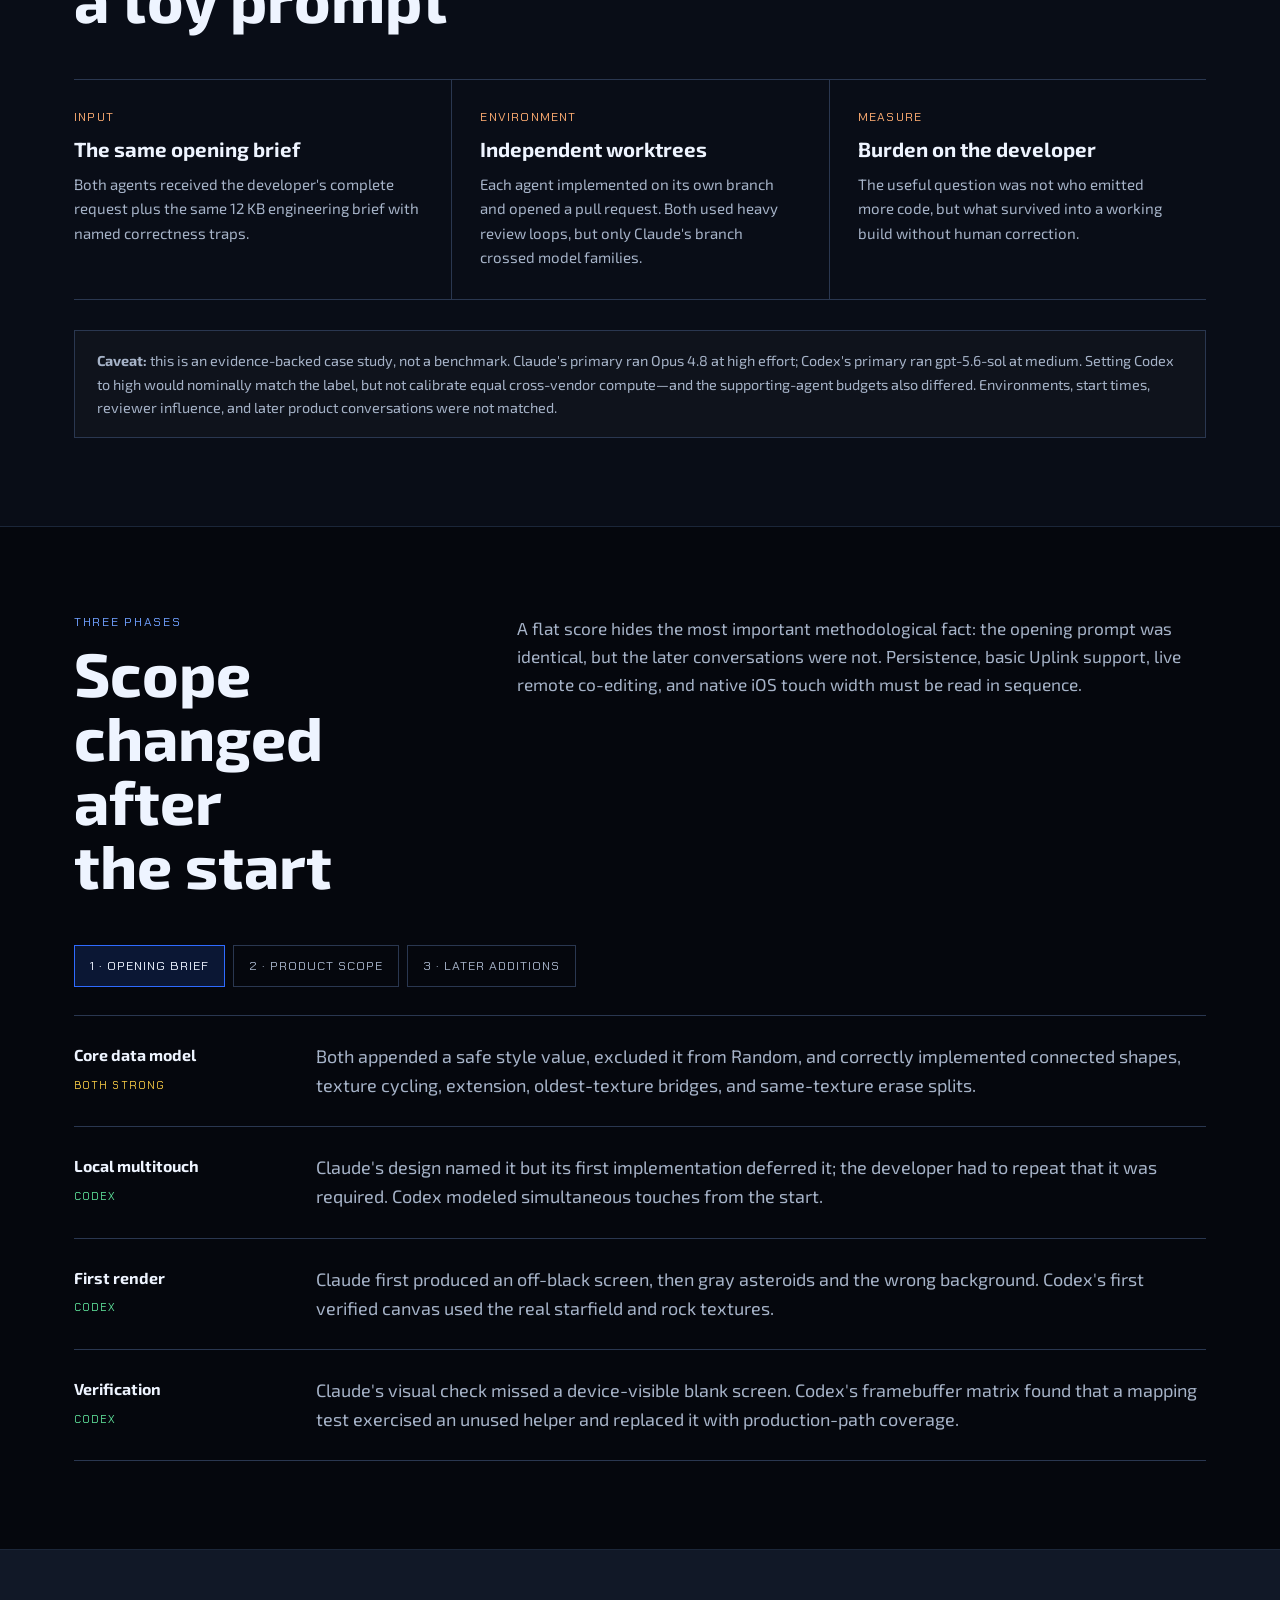
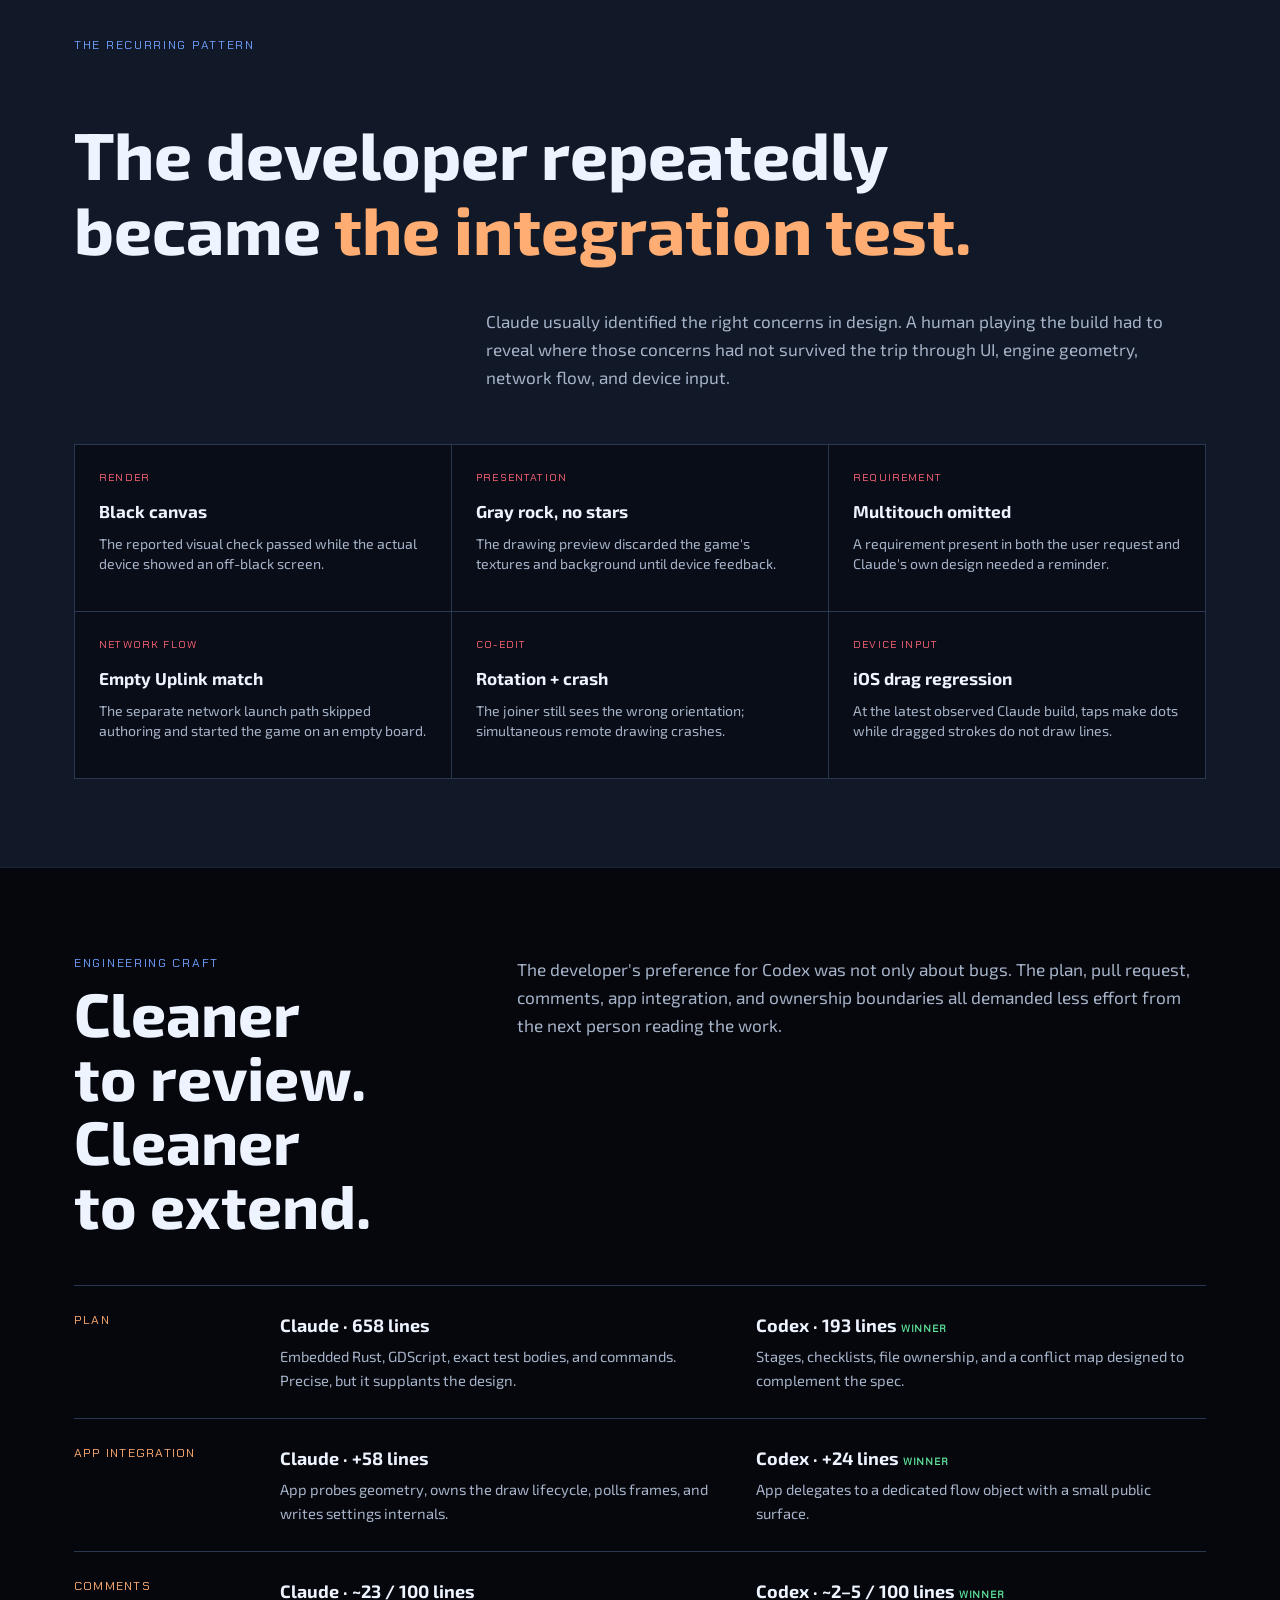
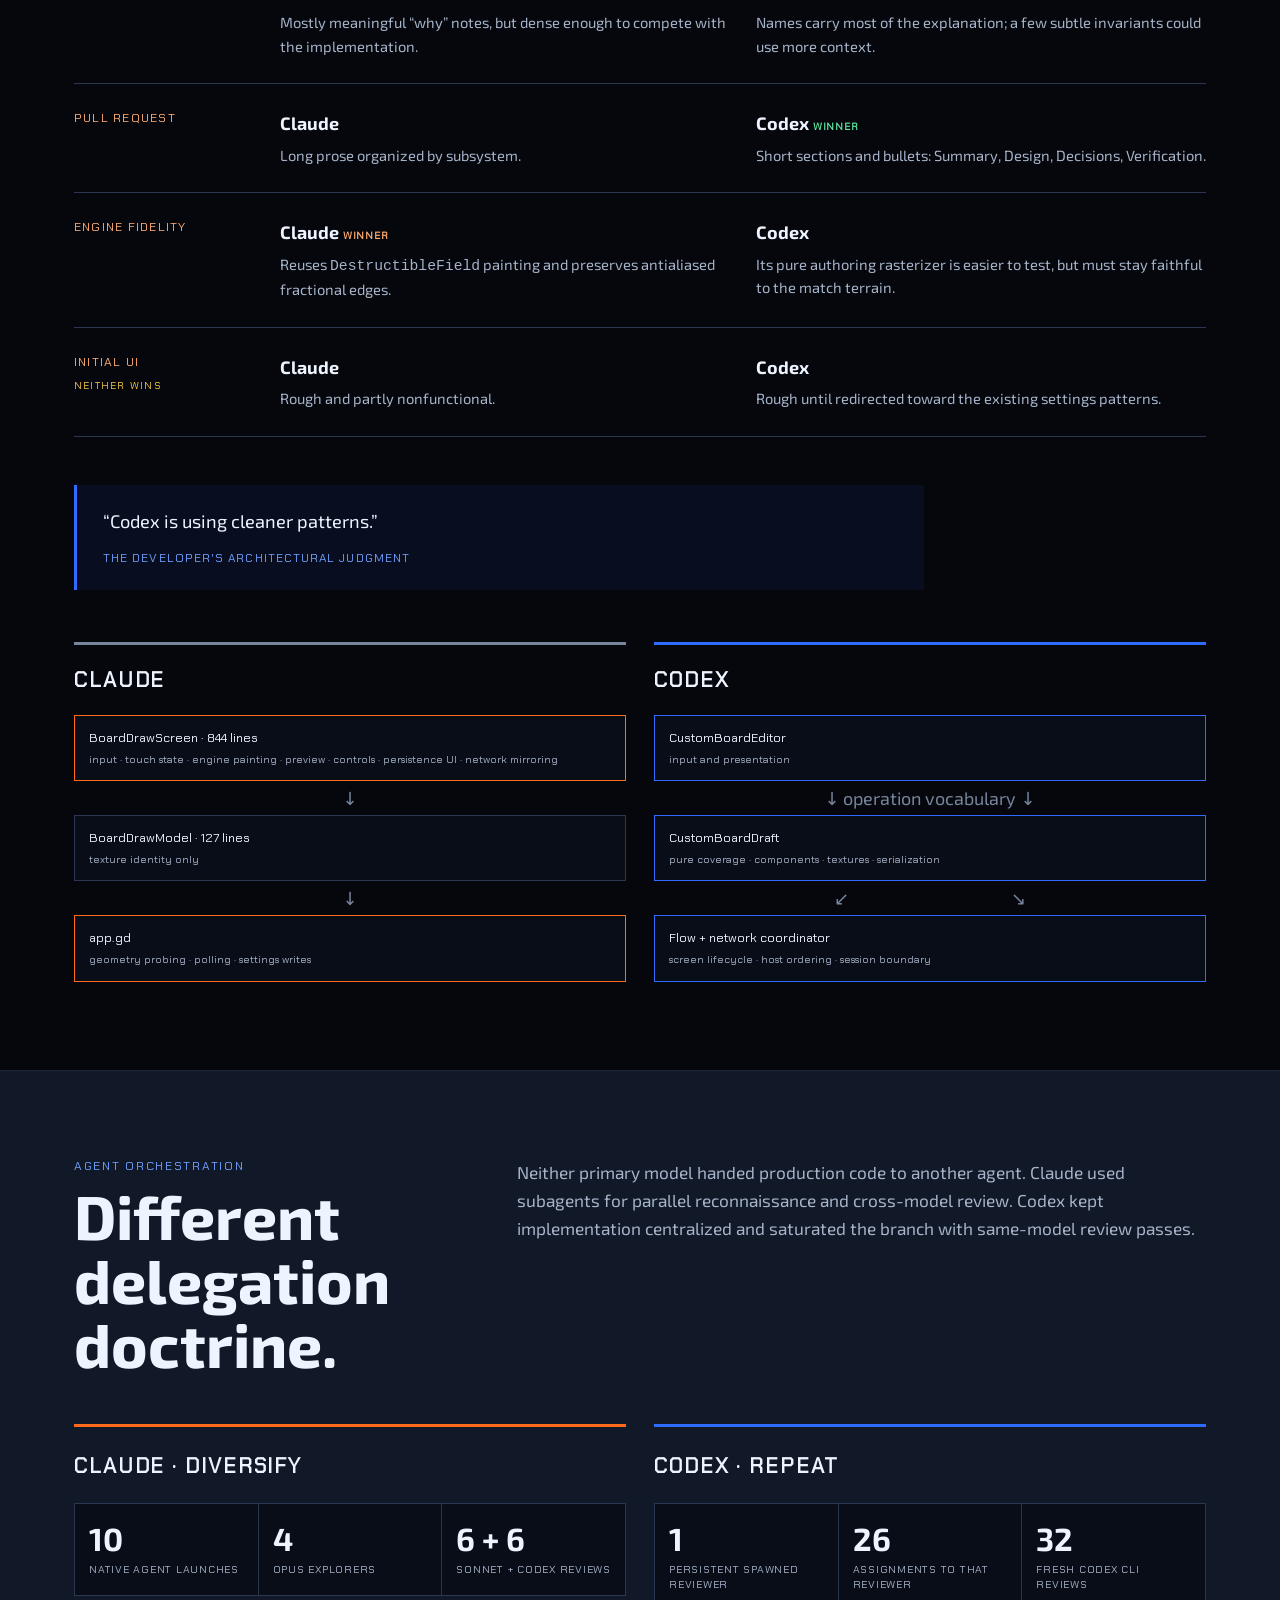
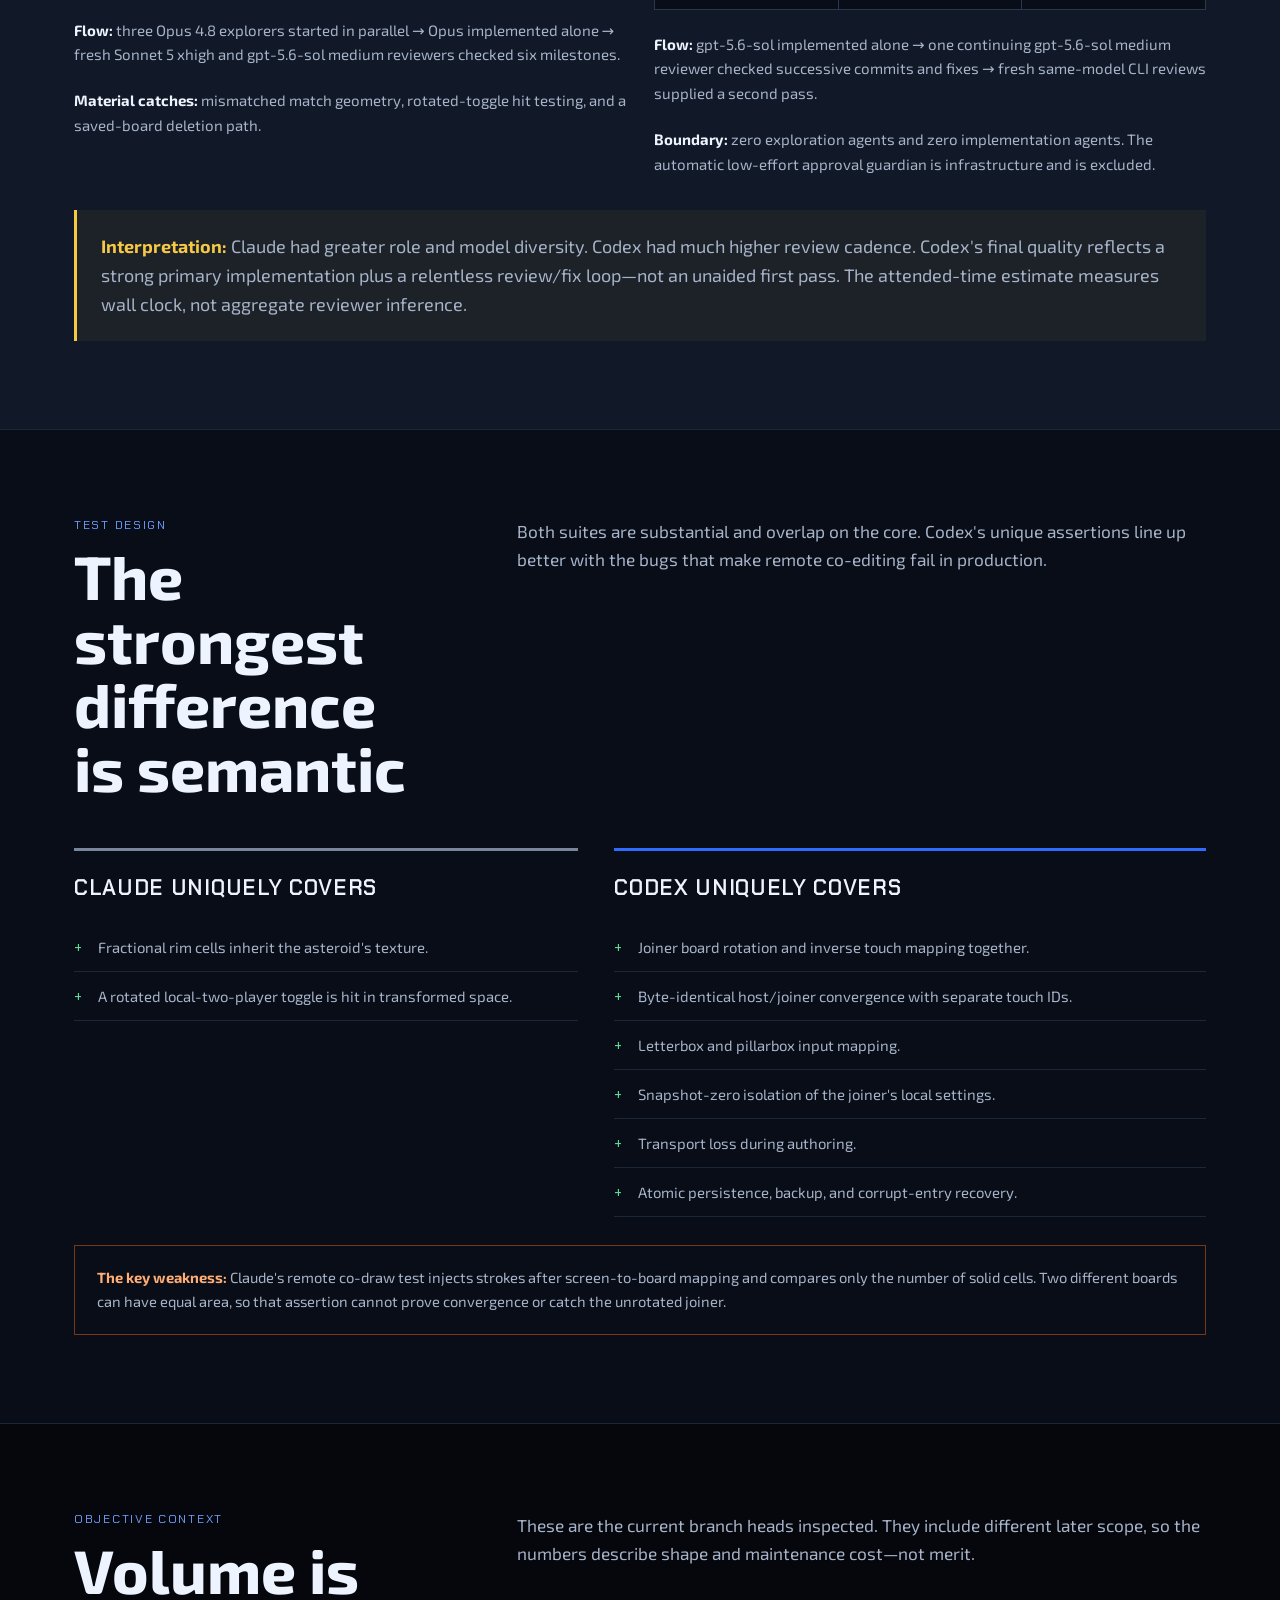
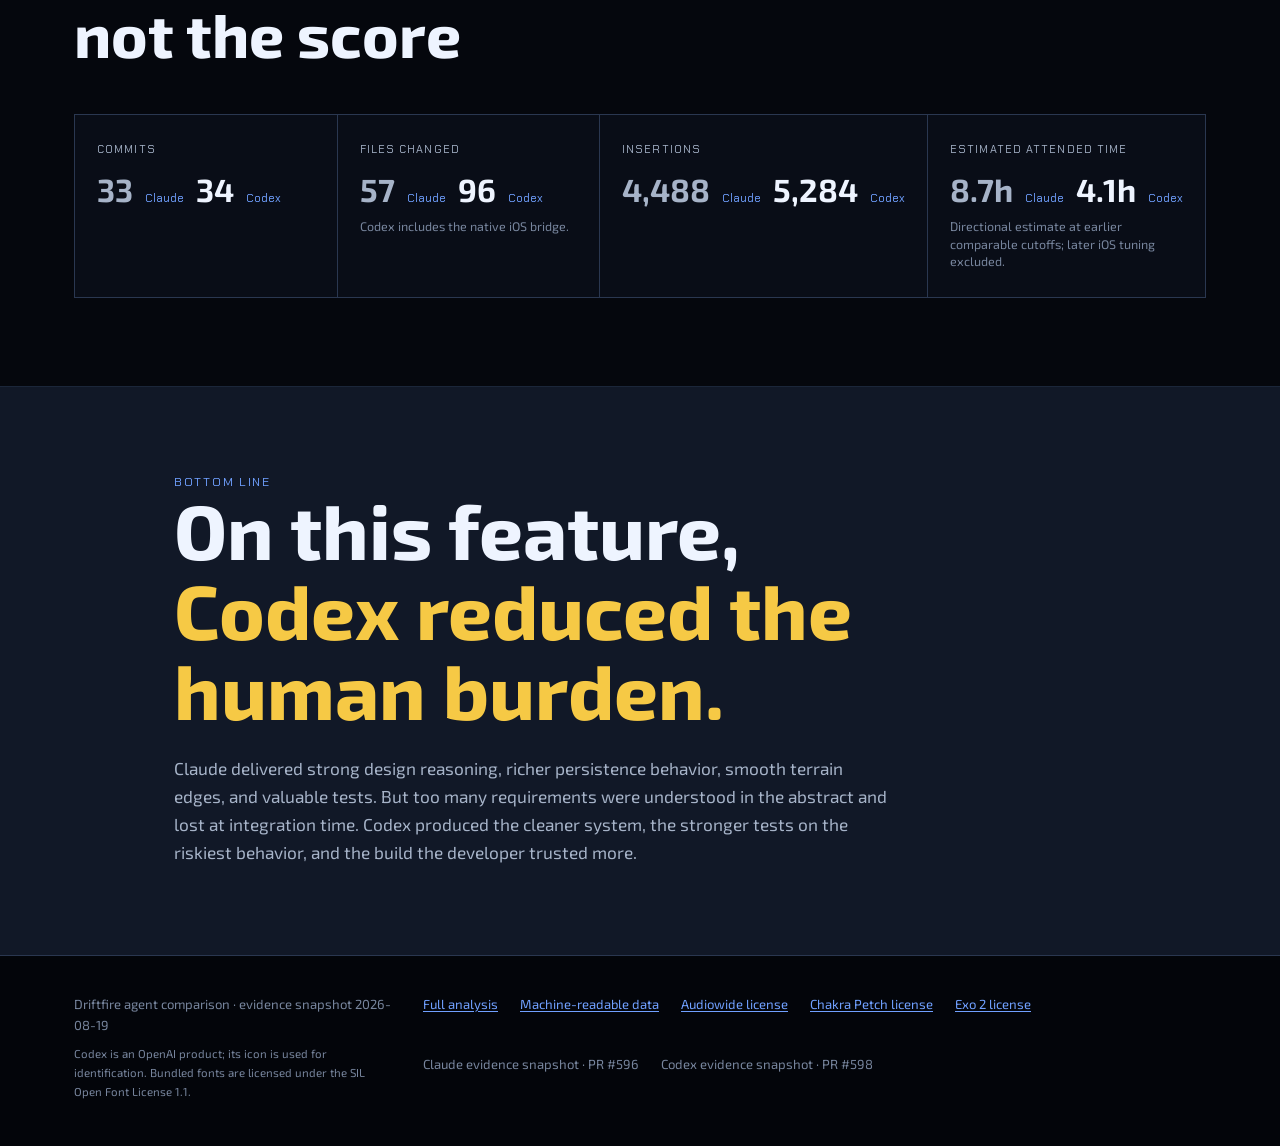
==== commit 7378129f: "Remove private implementation PR links" ====
--- a/comparisons/custom-boards/index.html
+++ b/comparisons/custom-boards/index.html
@@ -1074,8 +1074,8 @@
         <a href="assets/OFL-Audiowide.txt">Audiowide license</a>
         <a href="assets/OFL-ChakraPetch.txt">Chakra Petch license</a>
         <a href="assets/OFL-Exo2.txt">Exo 2 license</a>
-        <a href="https://github.com/carlgieringer/driftfire/pull/596">Claude PR #596</a>
-        <a href="https://github.com/carlgieringer/driftfire/pull/598">Codex PR #598</a>
+        <span>Claude evidence snapshot · PR #596</span>
+        <span>Codex evidence snapshot · PR #598</span>
       </div>
     </div>
   </footer>
